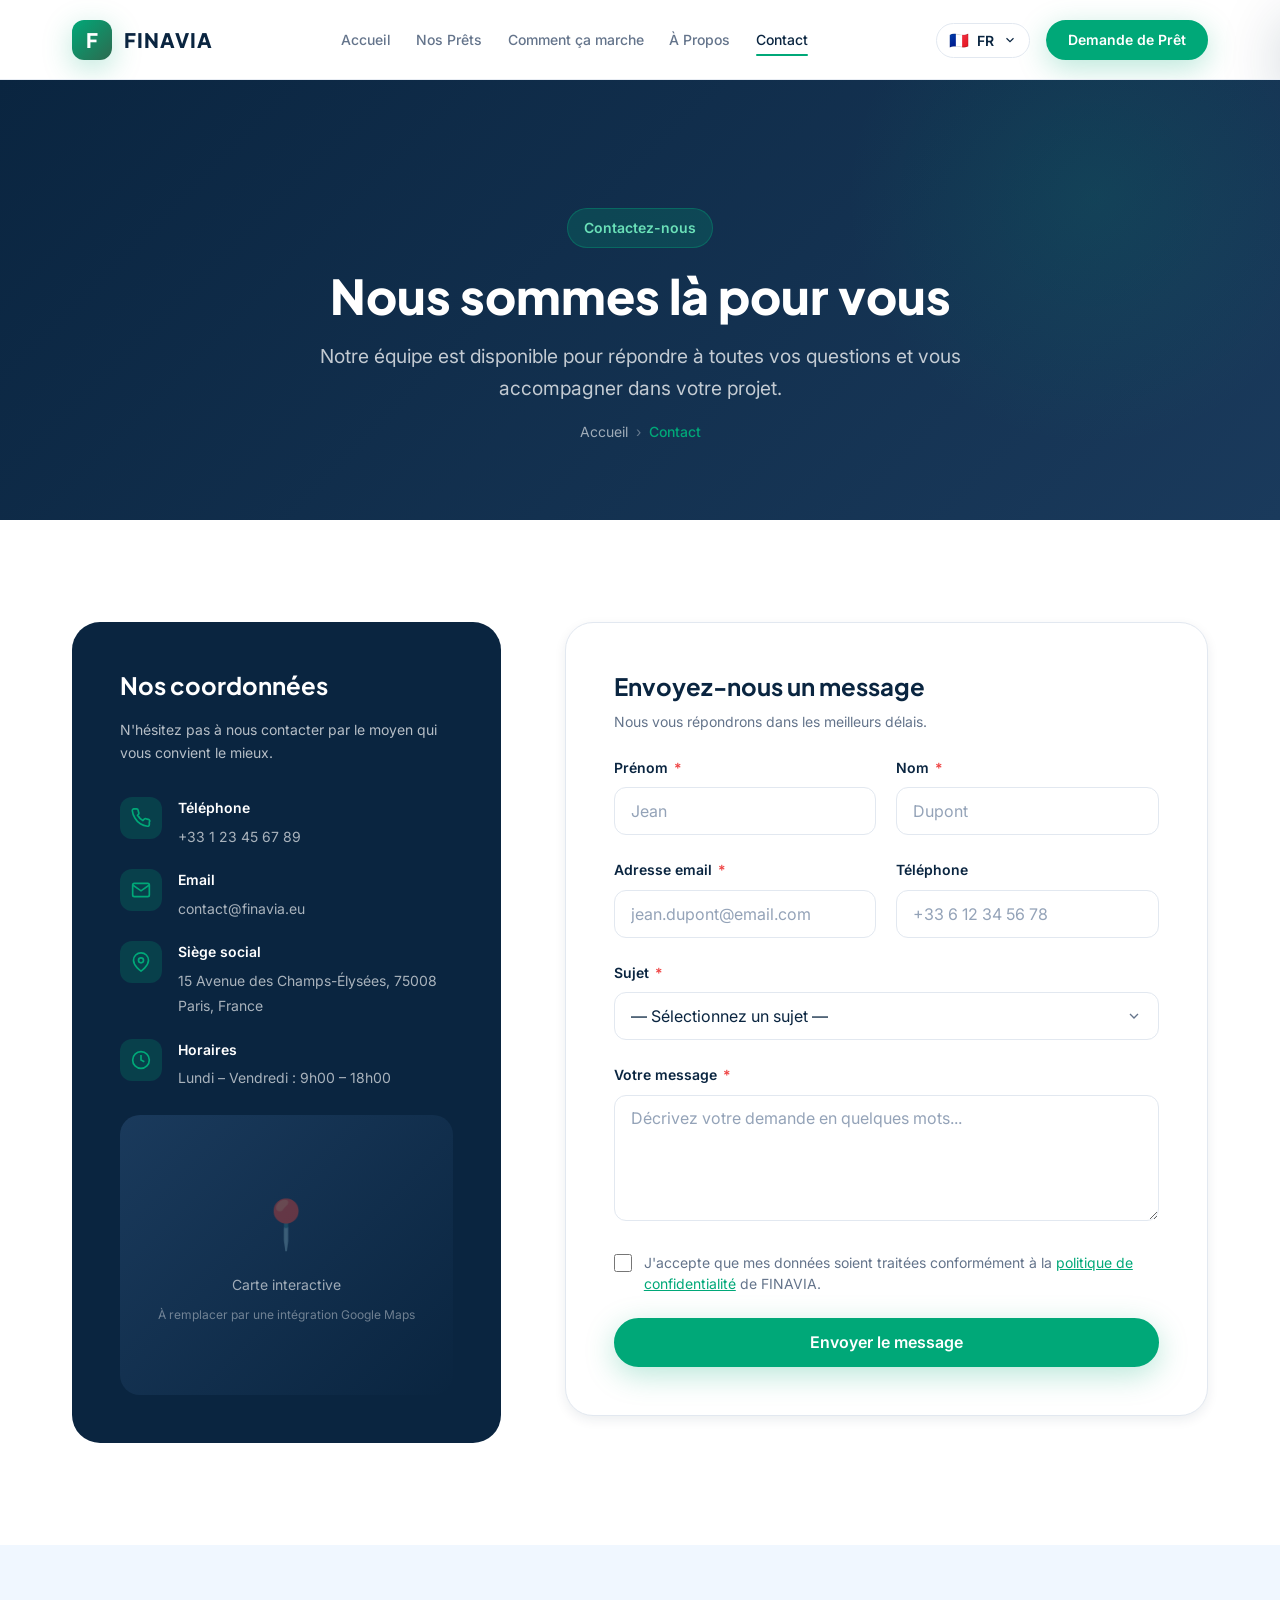
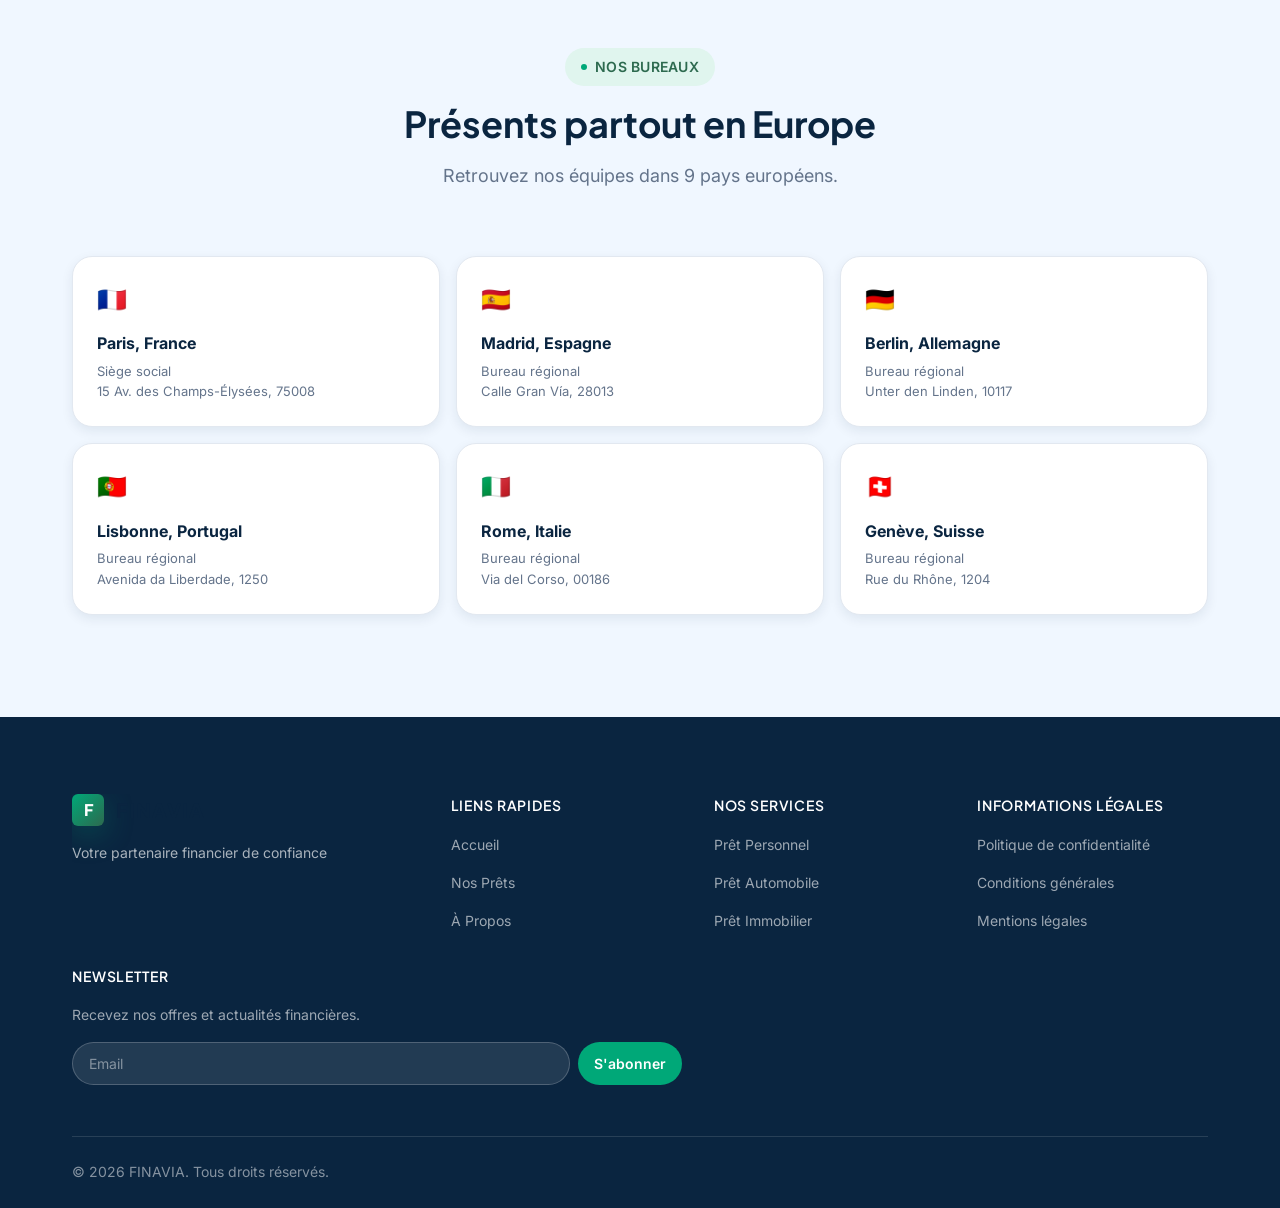
==== contact.html @ adb617b3 "premier commit" ====
<!DOCTYPE html>
<html lang="fr">
<head>
  <meta charset="UTF-8">
  <meta name="viewport" content="width=device-width, initial-scale=1.0">
  <title>Contact – Contactez FINAVIA | Partenaire financier européen</title>
  <meta name="description" content="Contactez FINAVIA par téléphone, email ou formulaire. Notre équipe est disponible du lundi au vendredi de 9h à 18h pour répondre à toutes vos questions.">
  <link rel="icon" type="image/svg+xml" href="assets/favicon.svg">
  <link rel="preconnect" href="https://fonts.googleapis.com">
  <link href="https://fonts.googleapis.com/css2?family=Plus+Jakarta+Sans:wght@400;500;600;700;800&family=Inter:wght@400;500;600;700&display=swap" rel="stylesheet">
  <link rel="stylesheet" href="css/main.css">
  <link rel="stylesheet" href="css/animations.css">
  <link rel="stylesheet" href="css/responsive.css">
</head>
<body>
  <a class="skip-link" href="#main-content">Aller au contenu principal</a>
  <div class="mobile-overlay" id="mobileOverlay"></div>

  <header class="site-header" id="site-header">
    <div class="container header-inner">
      <a href="index.html" class="header-logo"><div class="logo-icon">F</div><span class="logo-text">FINAVIA</span></a>
      <nav class="header-nav"><ul class="nav-list">
        <li><a href="index.html" class="nav-link" data-i18n="nav.home">Accueil</a></li>
        <li><a href="nos-prets.html" class="nav-link" data-i18n="nav.loans">Nos Prêts</a></li>
        <li><a href="comment-ca-marche.html" class="nav-link" data-i18n="nav.howItWorks">Comment ça marche</a></li>
        <li><a href="a-propos.html" class="nav-link" data-i18n="nav.about">À Propos</a></li>
        <li><a href="contact.html" class="nav-link" data-i18n="nav.contact">Contact</a></li>
      </ul></nav>
      <div class="header-actions">
        <div class="lang-switcher" id="langSwitcher">
          <button class="lang-current" id="langCurrent" aria-haspopup="true" aria-expanded="false">
            <span class="lang-flag" id="currentFlag">🇫🇷</span><span class="lang-code" id="currentCode">FR</span>
            <svg class="lang-chevron" viewBox="0 0 24 24" fill="none" stroke="currentColor" stroke-width="2"><polyline points="6 9 12 15 18 9"/></svg>
          </button>
          <div class="lang-dropdown" id="langDropdown" role="menu">
            <button class="lang-option" data-lang="fr">🇫🇷 Français</button>
            <button class="lang-option" data-lang="es">🇪🇸 Español</button>
            <button class="lang-option" data-lang="de">🇩🇪 Deutsch</button>
            <button class="lang-option" data-lang="pt">🇵🇹 Português</button>
            <button class="lang-option" data-lang="it">🇮🇹 Italiano</button>
          </div>
        </div>
        <a href="demande-de-pret.html" class="btn btn-primary btn-sm" data-i18n="nav.apply">Demande</a>
        <button class="hamburger" id="hamburger" aria-label="Menu" aria-expanded="false">
          <span class="hamburger-line"></span><span class="hamburger-line"></span><span class="hamburger-line"></span>
        </button>
      </div>
    </div>
    <div class="mobile-menu" id="mobileMenu" aria-hidden="true">
      <div class="mobile-menu-inner">
        <div class="mobile-menu-header">
          <a href="index.html" class="header-logo"><div class="logo-icon logo-icon--sm">F</div><span class="logo-text">FINAVIA</span></a>
          <button class="mobile-menu-close" id="mobileClose"><svg viewBox="0 0 24 24" fill="none" stroke="currentColor" stroke-width="2"><line x1="18" y1="6" x2="6" y2="18"/><line x1="6" y1="6" x2="18" y2="18"/></svg></button>
        </div>
        <nav><ul class="mobile-nav-list">
          <li><a href="index.html" class="mobile-nav-link" data-i18n="nav.home">Accueil</a></li>
          <li><a href="nos-prets.html" class="mobile-nav-link" data-i18n="nav.loans">Nos Prêts</a></li>
          <li><a href="comment-ca-marche.html" class="mobile-nav-link" data-i18n="nav.howItWorks">Comment ça marche</a></li>
          <li><a href="a-propos.html" class="mobile-nav-link" data-i18n="nav.about">À Propos</a></li>
          <li><a href="contact.html" class="mobile-nav-link" data-i18n="nav.contact">Contact</a></li>
          <li><a href="demande-de-pret.html" class="mobile-nav-link mobile-cta" data-i18n="nav.apply">Demande de Prêt</a></li>
        </ul></nav>
        <div class="mobile-lang-section"><p class="mobile-lang-title">Langue</p>
          <div class="mobile-lang-grid">
            <button class="mobile-lang-btn active" data-lang="fr">🇫🇷 FR</button>
            <button class="mobile-lang-btn" data-lang="es">🇪🇸 ES</button>
            <button class="mobile-lang-btn" data-lang="de">🇩🇪 DE</button>
            <button class="mobile-lang-btn" data-lang="pt">🇵🇹 PT</button>
            <button class="mobile-lang-btn" data-lang="it">🇮🇹 IT</button>
          </div>
        </div>
      </div>
    </div>
  </header>

  <main id="main-content">
    <!-- PAGE HERO -->
    <section class="page-hero">
      <div class="container page-hero-content">
        <span class="page-hero-badge" data-i18n="contact.hero.badge">Contactez-nous</span>
        <h1 class="page-hero-title" data-i18n="contact.hero.title">Nous sommes là pour vous</h1>
        <p class="page-hero-subtitle" data-i18n="contact.hero.subtitle">Notre équipe est disponible pour répondre à toutes vos questions et vous accompagner dans votre projet.</p>
        <nav class="breadcrumb">
          <a href="index.html" data-i18n="nav.home">Accueil</a>
          <span class="breadcrumb-sep">›</span>
          <span class="breadcrumb-current" data-i18n="nav.contact">Contact</span>
        </nav>
      </div>
    </section>

    <!-- SECTION CONTACT PRINCIPALE -->
    <section class="section">
      <div class="container">
        <div class="contact-layout">

          <!-- Infos contact -->
          <div class="contact-info-block reveal-left">
            <h2 class="contact-info-title" data-i18n="contact.info.title">Nos coordonnées</h2>
            <p class="contact-info-desc" data-i18n="contact.info.desc">N'hésitez pas à nous contacter par le moyen qui vous convient le mieux.</p>

            <div class="contact-details">
              <!-- Téléphone -->
              <div class="contact-detail">
                <div class="contact-detail-icon">
                  <svg viewBox="0 0 24 24" fill="none" stroke="currentColor" stroke-width="2">
                    <path d="M22 16.92v3a2 2 0 0 1-2.18 2 19.79 19.79 0 0 1-8.63-3.07A19.5 19.5 0 0 1 4.69 12 19.79 19.79 0 0 1 1.61 3.43 2 2 0 0 1 3.6 1h3a2 2 0 0 1 2 1.72c.127.96.361 1.903.7 2.81a2 2 0 0 1-.45 2.11L7.91 8.69a16 16 0 0 0 6.32 6.32l1.65-1.65a2 2 0 0 1 2.11-.45c.907.339 1.85.573 2.81.7A2 2 0 0 1 22 16.92z"/>
                  </svg>
                </div>
                <div class="contact-detail-text">
                  <strong data-i18n="contact.phone.label">Téléphone</strong>
                  <span><a href="tel:+33123456789" style="color:rgba(255,255,255,0.65);text-decoration:none;" data-i18n="contact.phone.value">+33 1 23 45 67 89</a></span>
                </div>
              </div>

              <!-- Email -->
              <div class="contact-detail">
                <div class="contact-detail-icon">
                  <svg viewBox="0 0 24 24" fill="none" stroke="currentColor" stroke-width="2">
                    <path d="M4 4h16c1.1 0 2 .9 2 2v12c0 1.1-.9 2-2 2H4c-1.1 0-2-.9-2-2V6c0-1.1.9-2 2-2z"/>
                    <polyline points="22,6 12,13 2,6"/>
                  </svg>
                </div>
                <div class="contact-detail-text">
                  <strong data-i18n="contact.email.label">Email</strong>
                  <span><a href="mailto:contact@finavia.eu" style="color:rgba(255,255,255,0.65);text-decoration:none;" data-i18n="contact.email.value">contact@finavia.eu</a></span>
                </div>
              </div>

              <!-- Adresse -->
              <div class="contact-detail">
                <div class="contact-detail-icon">
                  <svg viewBox="0 0 24 24" fill="none" stroke="currentColor" stroke-width="2">
                    <path d="M21 10c0 7-9 13-9 13s-9-6-9-13a9 9 0 0 1 18 0z"/>
                    <circle cx="12" cy="10" r="3"/>
                  </svg>
                </div>
                <div class="contact-detail-text">
                  <strong data-i18n="contact.address.label">Siège social</strong>
                  <span data-i18n="contact.address.value">15 Avenue des Champs-Élysées, 75008 Paris, France</span>
                </div>
              </div>

              <!-- Horaires -->
              <div class="contact-detail">
                <div class="contact-detail-icon">
                  <svg viewBox="0 0 24 24" fill="none" stroke="currentColor" stroke-width="2">
                    <circle cx="12" cy="12" r="10"/>
                    <polyline points="12 6 12 12 16 14"/>
                  </svg>
                </div>
                <div class="contact-detail-text">
                  <strong data-i18n="contact.hours.label">Horaires</strong>
                  <span data-i18n="contact.hours.value">Lundi – Vendredi : 9h00 – 18h00</span>
                </div>
              </div>
            </div>

            <!-- Carte placeholder -->
            <div class="map-placeholder">
              <div class="map-placeholder-icon">📍</div>
              <p class="map-placeholder-text" data-i18n="contact.map">Carte interactive</p>
              <p class="map-placeholder-sub" data-i18n="contact.map.sub">À remplacer par une intégration Google Maps</p>
            </div>
          </div>

          <!-- Formulaire -->
          <div class="contact-form-card reveal-right">
            <h2 class="contact-form-title" data-i18n="contact.form.title">Envoyez-nous un message</h2>
            <p class="contact-form-subtitle" data-i18n="contact.form.subtitle">Nous vous répondrons dans les meilleurs délais.</p>

            <!-- Message de succès (caché par défaut) -->
            <div id="contactSuccess" class="alert alert-success" style="display:none;margin-bottom:1.5rem;">
              <span>✓</span>
              <span data-i18n="contact.form.success">Message envoyé ! Nous vous répondrons sous 24 heures.</span>
            </div>

            <form id="contactForm" novalidate>
              <div class="form-grid">
                <div class="form-group">
                  <label class="form-label" for="contactFirstname">
                    <span data-i18n="contact.form.firstname">Prénom</span>
                    <span class="required" aria-hidden="true">*</span>
                  </label>
                  <input type="text" class="form-input" id="contactFirstname" name="firstname"
                         data-i18n-placeholder="form.ph.firstname" placeholder="Jean" required autocomplete="given-name">
                  <span class="form-error" id="contactFirstnameError" role="alert"></span>
                </div>
                <div class="form-group">
                  <label class="form-label" for="contactLastname">
                    <span data-i18n="contact.form.lastname">Nom</span>
                    <span class="required" aria-hidden="true">*</span>
                  </label>
                  <input type="text" class="form-input" id="contactLastname" name="lastname"
                         data-i18n-placeholder="form.ph.lastname" placeholder="Dupont" required autocomplete="family-name">
                  <span class="form-error" id="contactLastnameError" role="alert"></span>
                </div>
              </div>

              <div class="form-grid">
                <div class="form-group">
                  <label class="form-label" for="contactEmail">
                    <span data-i18n="contact.form.email">Adresse email</span>
                    <span class="required" aria-hidden="true">*</span>
                  </label>
                  <input type="email" class="form-input" id="contactEmail" name="email"
                         data-i18n-placeholder="form.ph.email" placeholder="jean.dupont@email.com" required autocomplete="email">
                  <span class="form-error" id="contactEmailError" role="alert"></span>
                </div>
                <div class="form-group">
                  <label class="form-label" for="contactPhone">
                    <span data-i18n="contact.form.phone">Téléphone</span>
                  </label>
                  <input type="tel" class="form-input" id="contactPhone" name="phone"
                         data-i18n-placeholder="form.ph.phone" placeholder="+33 6 12 34 56 78" autocomplete="tel">
                  <span class="form-error" id="contactPhoneError" role="alert"></span>
                </div>
              </div>

              <div class="form-group">
                <label class="form-label" for="contactSubject">
                  <span data-i18n="contact.form.subject">Sujet</span>
                  <span class="required" aria-hidden="true">*</span>
                </label>
                <select class="form-select" id="contactSubject" name="subject" required>
                  <option value="" disabled selected>— Sélectionnez un sujet —</option>
                  <option value="general" data-i18n-option="contact.subject.general">Question générale</option>
                  <option value="loan"    data-i18n-option="contact.subject.loan">Demande de prêt</option>
                  <option value="status"  data-i18n-option="contact.subject.status">Suivi de dossier</option>
                  <option value="complaint" data-i18n-option="contact.subject.complaint">Réclamation</option>
                  <option value="other"   data-i18n-option="contact.subject.other">Autre</option>
                </select>
                <span class="form-error" id="contactSubjectError" role="alert"></span>
              </div>

              <div class="form-group">
                <label class="form-label" for="contactMessage">
                  <span data-i18n="contact.form.message">Votre message</span>
                  <span class="required" aria-hidden="true">*</span>
                </label>
                <textarea class="form-textarea" id="contactMessage" name="message" rows="5"
                          placeholder="Décrivez votre demande en quelques mots..." required></textarea>
                <span class="form-error" id="contactMessageError" role="alert"></span>
              </div>

              <div class="form-group">
                <label class="form-check">
                  <input type="checkbox" id="contactConsent" name="consent" required>
                  <span class="form-check-label">
                    J'accepte que mes données soient traitées conformément à la
                    <a href="#" tabindex="-1">politique de confidentialité</a> de FINAVIA.
                  </span>
                </label>
                <span class="form-error" id="contactConsentError" role="alert"></span>
              </div>

              <button type="submit" class="btn btn-primary" style="width:100%;" data-i18n="contact.form.submit">
                Envoyer le message
              </button>
            </form>
          </div>
        </div>
      </div>
    </section>

    <!-- BUREAUX EUROPE -->
    <section class="section section--alt">
      <div class="container">
        <div class="section-header">
          <span class="section-badge">Nos bureaux</span>
          <h2 class="section-title">Présents partout en Europe</h2>
          <p class="section-subtitle">Retrouvez nos équipes dans 9 pays européens.</p>
        </div>
        <div style="display:grid;grid-template-columns:repeat(3,1fr);gap:1rem;">
          <div class="card" style="padding:1.5rem;">
            <div style="font-size:1.5rem;margin-bottom:0.75rem;">🇫🇷</div>
            <h3 style="font-size:1rem;font-weight:700;color:var(--clr-primary);margin-bottom:0.25rem;">Paris, France</h3>
            <p style="font-size:0.8125rem;color:var(--clr-text-muted);">Siège social<br>15 Av. des Champs-Élysées, 75008</p>
          </div>
          <div class="card" style="padding:1.5rem;">
            <div style="font-size:1.5rem;margin-bottom:0.75rem;">🇪🇸</div>
            <h3 style="font-size:1rem;font-weight:700;color:var(--clr-primary);margin-bottom:0.25rem;">Madrid, Espagne</h3>
            <p style="font-size:0.8125rem;color:var(--clr-text-muted);">Bureau régional<br>Calle Gran Vía, 28013</p>
          </div>
          <div class="card" style="padding:1.5rem;">
            <div style="font-size:1.5rem;margin-bottom:0.75rem;">🇩🇪</div>
            <h3 style="font-size:1rem;font-weight:700;color:var(--clr-primary);margin-bottom:0.25rem;">Berlin, Allemagne</h3>
            <p style="font-size:0.8125rem;color:var(--clr-text-muted);">Bureau régional<br>Unter den Linden, 10117</p>
          </div>
          <div class="card" style="padding:1.5rem;">
            <div style="font-size:1.5rem;margin-bottom:0.75rem;">🇵🇹</div>
            <h3 style="font-size:1rem;font-weight:700;color:var(--clr-primary);margin-bottom:0.25rem;">Lisbonne, Portugal</h3>
            <p style="font-size:0.8125rem;color:var(--clr-text-muted);">Bureau régional<br>Avenida da Liberdade, 1250</p>
          </div>
          <div class="card" style="padding:1.5rem;">
            <div style="font-size:1.5rem;margin-bottom:0.75rem;">🇮🇹</div>
            <h3 style="font-size:1rem;font-weight:700;color:var(--clr-primary);margin-bottom:0.25rem;">Rome, Italie</h3>
            <p style="font-size:0.8125rem;color:var(--clr-text-muted);">Bureau régional<br>Via del Corso, 00186</p>
          </div>
          <div class="card" style="padding:1.5rem;">
            <div style="font-size:1.5rem;margin-bottom:0.75rem;">🇨🇭</div>
            <h3 style="font-size:1rem;font-weight:700;color:var(--clr-primary);margin-bottom:0.25rem;">Genève, Suisse</h3>
            <p style="font-size:0.8125rem;color:var(--clr-text-muted);">Bureau régional<br>Rue du Rhône, 1204</p>
          </div>
        </div>
      </div>
    </section>
  </main>

  <footer class="site-footer"><div class="container">
    <div class="footer-grid">
      <div class="footer-brand"><a href="index.html" class="footer-logo"><div class="logo-icon logo-icon--sm">F</div><span class="logo-text">FINAVIA</span></a><p class="footer-tagline" data-i18n="footer.tagline">Votre partenaire financier de confiance</p></div>
      <div class="footer-col"><h3 class="footer-heading" data-i18n="footer.links">Liens rapides</h3><ul class="footer-links"><li><a href="index.html" data-i18n="nav.home">Accueil</a></li><li><a href="nos-prets.html" data-i18n="nav.loans">Nos Prêts</a></li><li><a href="a-propos.html" data-i18n="nav.about">À Propos</a></li></ul></div>
      <div class="footer-col"><h3 class="footer-heading" data-i18n="footer.services">Services</h3><ul class="footer-links"><li><a href="nos-prets.html#personnel" data-i18n="service.personal.title">Prêt Personnel</a></li><li><a href="nos-prets.html#auto" data-i18n="service.auto.title">Prêt Auto</a></li><li><a href="nos-prets.html#immo" data-i18n="service.immo.title">Prêt Immobilier</a></li></ul></div>
      <div class="footer-col"><h3 class="footer-heading" data-i18n="footer.legal">Légal</h3><ul class="footer-links"><li><a href="#" data-i18n="footer.privacy">Confidentialité</a></li><li><a href="#" data-i18n="footer.terms">CGU</a></li><li><a href="#" data-i18n="footer.legal_notice">Mentions légales</a></li></ul></div>
      <div class="footer-col"><h3 class="footer-heading" data-i18n="footer.newsletter">Newsletter</h3><p class="footer-newsletter-desc" data-i18n="footer.newsletter.desc">Recevez nos offres.</p><div class="newsletter-form"><input type="email" class="newsletter-input" id="newsletterEmail" placeholder="Email"><button class="newsletter-btn" id="newsletterBtn" data-i18n="footer.newsletter.btn">S'abonner</button></div></div>
    </div>
    <div class="footer-bottom"><p class="footer-copy">© <span id="currentYear">2024</span> FINAVIA. <span data-i18n="footer.rights">Tous droits réservés</span>.</p></div>
  </div></footer>

  <script src="js/i18n.js"></script>
  <script src="js/main.js"></script>
  <script src="js/animations.js"></script>
  <script src="js/form.js"></script>
</body>
</html>
---- css/main.css ----
/* =============================================
   FINAVIA - STYLESHEET PRINCIPAL
   Version : 1.0.0
   Description : Feuille de style principale de la plateforme FINAVIA.
   Contient : variables CSS, reset, typographie, composants,
   header, hero, sections, cartes, boutons, formulaires, footer.
   ============================================= */

/* =============================================
   1. VARIABLES CSS - SYSTÈME DE DESIGN (TOKENS)
   Modifier ces valeurs pour changer le thème global
   ============================================= */
:root {
  /* --- Couleurs principales --- */
  --clr-primary:        #0A2540;   /* Bleu marine profond - titres, confiance */
  --clr-primary-light:  #1a3a5c;   /* Variante plus claire du primaire */
  --clr-primary-dark:   #061829;   /* Variante sombre */
  --clr-secondary:      #00A878;   /* Vert émeraude - CTAs, accents */
  --clr-secondary-dk:   #008a63;   /* Vert sombre - hover */
  --clr-secondary-lt:   #e0f5ee;   /* Vert clair - backgrounds */
  --clr-accent:         #2D6A4F;   /* Vert forêt - profondeur */

  /* --- Arrière-plans --- */
  --clr-bg:             #FFFFFF;   /* Blanc pur */
  --clr-bg-alt:         #F0F7FF;   /* Bleu glace - sections alternées */
  --clr-bg-green:       #E8F5EF;   /* Vert menthe - sections vertes */
  --clr-bg-dark:        #0A2540;   /* Fond sombre */
  --clr-bg-card:        #FFFFFF;   /* Fond des cartes */

  /* --- Texte --- */
  --clr-text:           #0A2540;   /* Texte principal */
  --clr-text-muted:     #64748B;   /* Texte secondaire */
  --clr-text-light:     #94A3B8;   /* Texte léger */
  --clr-white:          #FFFFFF;
  --clr-border:         #E2E8F0;
  --clr-border-focus:   #00A878;
  --clr-error:          #EF4444;
  --clr-success:        #10B981;
  --clr-warning:        #F59E0B;

  /* --- Typographie --- */
  --font-display: 'Plus Jakarta Sans', 'Segoe UI', system-ui, sans-serif;
  --font-body:    'Inter', 'Helvetica Neue', Arial, sans-serif;

  /* Échelle typographique */
  --text-xs:   0.75rem;    /* 12px */
  --text-sm:   0.875rem;   /* 14px */
  --text-base: 1rem;       /* 16px */
  --text-lg:   1.125rem;   /* 18px */
  --text-xl:   1.25rem;    /* 20px */
  --text-2xl:  1.5rem;     /* 24px */
  --text-3xl:  1.875rem;   /* 30px */
  --text-4xl:  2.25rem;    /* 36px */
  --text-5xl:  3rem;       /* 48px */
  --text-6xl:  3.75rem;    /* 60px */

  --weight-normal:    400;
  --weight-medium:    500;
  --weight-semibold:  600;
  --weight-bold:      700;
  --weight-extrabold: 800;

  /* --- Espacements --- */
  --sp-1:  0.25rem;
  --sp-2:  0.5rem;
  --sp-3:  0.75rem;
  --sp-4:  1rem;
  --sp-5:  1.25rem;
  --sp-6:  1.5rem;
  --sp-8:  2rem;
  --sp-10: 2.5rem;
  --sp-12: 3rem;
  --sp-16: 4rem;
  --sp-20: 5rem;
  --sp-24: 6rem;
  --sp-32: 8rem;

  /* --- Rayons de bordures --- */
  --radius-sm:   6px;
  --radius-md:   12px;
  --radius-lg:   20px;
  --radius-xl:   28px;
  --radius-full: 9999px;

  /* --- Ombres --- */
  --shadow-xs: 0 1px 3px rgba(10, 37, 64, 0.06);
  --shadow-sm: 0 4px 12px rgba(10, 37, 64, 0.08);
  --shadow-md: 0 8px 30px rgba(10, 37, 64, 0.12);
  --shadow-lg: 0 20px 60px rgba(10, 37, 64, 0.18);
  --shadow-green: 0 8px 30px rgba(0, 168, 120, 0.28);
  --shadow-green-lg: 0 16px 50px rgba(0, 168, 120, 0.35);

  /* --- Transitions --- */
  --ease-fast:   150ms cubic-bezier(0.4, 0, 0.2, 1);
  --ease-normal: 300ms cubic-bezier(0.4, 0, 0.2, 1);
  --ease-slow:   500ms cubic-bezier(0.4, 0, 0.2, 1);

  /* --- Layout --- */
  --max-width:         1280px;
  --container-padding: clamp(1rem, 4vw, 2rem);
  --header-height:     80px;

  /* --- Z-Index --- */
  --z-base:    0;
  --z-raised:  10;
  --z-overlay: 100;
  --z-modal:   200;
  --z-nav:     1000;
  --z-toast:   9999;
}

/* =============================================
   2. RESET & BASE
   Normalise les styles cross-navigateurs
   ============================================= */
*, *::before, *::after {
  box-sizing: border-box;
  margin: 0;
  padding: 0;
}

html {
  scroll-behavior: smooth;
  font-size: 16px;
  -webkit-text-size-adjust: 100%;
}

body {
  font-family: var(--font-body);
  font-size: var(--text-base);
  color: var(--clr-text);
  background-color: var(--clr-bg);
  line-height: 1.6;
  overflow-x: hidden;
  -webkit-font-smoothing: antialiased;
  -moz-osx-font-smoothing: grayscale;
}

/* Gestion des mots longs pour toutes les langues (allemand etc.) */
p, h1, h2, h3, h4, h5, h6, span, li, td, th, label, a, button {
  word-wrap: break-word;
  overflow-wrap: break-word;
  hyphens: auto;
  -webkit-hyphens: auto;
  -ms-hyphens: auto;
}

img {
  max-width: 100%;
  height: auto;
  display: block;
}

a {
  color: inherit;
  text-decoration: none;
}

ul, ol {
  list-style: none;
}

button {
  font-family: inherit;
  cursor: pointer;
  border: none;
  background: none;
}

input, textarea, select {
  font-family: inherit;
  font-size: inherit;
}

/* Focus visible pour accessibilité */
:focus-visible {
  outline: 2px solid var(--clr-secondary);
  outline-offset: 3px;
}

/* Réduction animations pour utilisateurs sensibles */
@media (prefers-reduced-motion: reduce) {
  *, *::before, *::after {
    animation-duration: 0.01ms !important;
    transition-duration: 0.01ms !important;
  }
}

/* =============================================
   3. UTILITAIRES
   Classes réutilisables
   ============================================= */

/* Conteneur principal */
.container {
  width: 100%;
  max-width: var(--max-width);
  margin: 0 auto;
  padding: 0 var(--container-padding);
}

/* Sections */
.section {
  padding: clamp(4rem, 8vw, 7rem) 0;
}

.section--alt {
  background-color: var(--clr-bg-alt);
}

.section--green {
  background-color: var(--clr-bg-green);
}

.section--dark {
  background-color: var(--clr-bg-dark);
  color: var(--clr-white);
}

/* En-têtes de section */
.section-header {
  text-align: center;
  margin-bottom: clamp(2.5rem, 5vw, 4rem);
  max-width: 720px;
  margin-left: auto;
  margin-right: auto;
}

.section-badge {
  display: inline-flex;
  align-items: center;
  gap: var(--sp-2);
  background: var(--clr-secondary-lt);
  color: var(--clr-accent);
  font-size: var(--text-sm);
  font-weight: var(--weight-semibold);
  padding: var(--sp-2) var(--sp-4);
  border-radius: var(--radius-full);
  margin-bottom: var(--sp-4);
  letter-spacing: 0.02em;
  text-transform: uppercase;
}

.section-badge::before {
  content: '';
  width: 6px;
  height: 6px;
  border-radius: 50%;
  background: var(--clr-secondary);
  flex-shrink: 0;
}

.section-title {
  font-family: var(--font-display);
  font-size: clamp(var(--text-2xl), 3.5vw, var(--text-4xl));
  font-weight: var(--weight-bold);
  color: var(--clr-primary);
  line-height: 1.2;
  margin-bottom: var(--sp-4);
}

.section--dark .section-title {
  color: var(--clr-white);
}

.section-subtitle {
  font-size: clamp(var(--text-base), 1.5vw, var(--text-lg));
  color: var(--clr-text-muted);
  line-height: 1.7;
}

.section--dark .section-subtitle {
  color: rgba(255,255,255,0.75);
}

/* Surligné vert */
.text-green {
  color: var(--clr-secondary);
}

/* =============================================
   4. BOUTONS
   Variantes de boutons réutilisables
   ============================================= */
.btn {
  display: inline-flex;
  align-items: center;
  justify-content: center;
  gap: var(--sp-2);
  padding: 0.75rem 1.75rem;
  border-radius: var(--radius-full);
  font-family: var(--font-body);
  font-size: var(--text-base);
  font-weight: var(--weight-semibold);
  line-height: 1.3;
  cursor: pointer;
  border: 2px solid transparent;
  transition: all var(--ease-normal);
  text-decoration: none;
  white-space: normal;
  text-align: center;
  min-height: 48px;
  min-width: 140px;
}

/* Bouton primaire (vert) */
.btn-primary {
  background: var(--clr-secondary);
  color: var(--clr-white);
  border-color: var(--clr-secondary);
  box-shadow: var(--shadow-green);
}

.btn-primary:hover {
  background: var(--clr-secondary-dk);
  border-color: var(--clr-secondary-dk);
  transform: translateY(-2px);
  box-shadow: var(--shadow-green-lg);
}

.btn-primary:active {
  transform: translateY(0);
}

/* Bouton secondaire (outline vert) */
.btn-secondary {
  background: transparent;
  color: var(--clr-secondary);
  border-color: var(--clr-secondary);
}

.btn-secondary:hover {
  background: var(--clr-secondary);
  color: var(--clr-white);
  transform: translateY(-2px);
}

/* Bouton outline blanc (sur fond sombre) */
.btn-outline-white {
  background: transparent;
  color: var(--clr-white);
  border-color: rgba(255,255,255,0.6);
}

.btn-outline-white:hover {
  background: rgba(255,255,255,0.15);
  border-color: var(--clr-white);
  transform: translateY(-2px);
}

/* Bouton dark (bleu marine) */
.btn-dark {
  background: var(--clr-primary);
  color: var(--clr-white);
  border-color: var(--clr-primary);
}

.btn-dark:hover {
  background: var(--clr-primary-light);
  transform: translateY(-2px);
}

/* Tailles */
.btn-sm {
  padding: 0.55rem 1.25rem;
  font-size: var(--text-sm);
  min-height: 40px;
  min-width: 100px;
}

.btn-lg {
  padding: 1rem 2.25rem;
  font-size: var(--text-lg);
  min-height: 56px;
}

/* =============================================
   5. CARTES
   Composant carte réutilisable
   ============================================= */
.card {
  background: var(--clr-bg-card);
  border-radius: var(--radius-lg);
  box-shadow: var(--shadow-sm);
  padding: var(--sp-8);
  border: 1px solid var(--clr-border);
  transition: transform var(--ease-normal), box-shadow var(--ease-normal);
  min-width: 0; /* Empêche le débordement dans flex/grid */
}

.card:hover {
  transform: translateY(-4px);
  box-shadow: var(--shadow-md);
}

.card-icon {
  width: 56px;
  height: 56px;
  background: var(--clr-secondary-lt);
  border-radius: var(--radius-md);
  display: flex;
  align-items: center;
  justify-content: center;
  margin-bottom: var(--sp-5);
  font-size: 1.5rem;
  flex-shrink: 0;
}

.card-icon svg {
  width: 28px;
  height: 28px;
  color: var(--clr-secondary);
}

.card-title {
  font-family: var(--font-display);
  font-size: var(--text-xl);
  font-weight: var(--weight-bold);
  color: var(--clr-primary);
  margin-bottom: var(--sp-3);
  line-height: 1.3;
}

.card-desc {
  color: var(--clr-text-muted);
  font-size: var(--text-sm);
  line-height: 1.7;
  margin-bottom: var(--sp-5);
}

.card-tag {
  display: inline-block;
  background: var(--clr-bg-alt);
  color: var(--clr-primary);
  font-size: var(--text-xs);
  font-weight: var(--weight-semibold);
  padding: var(--sp-1) var(--sp-3);
  border-radius: var(--radius-full);
  margin-bottom: var(--sp-4);
}

/* =============================================
   6. BADGE AVATAR / TÉMOIGNAGES
   ============================================= */
.avatar {
  width: 48px;
  height: 48px;
  border-radius: 50%;
  background: linear-gradient(135deg, var(--clr-secondary), var(--clr-accent));
  display: flex;
  align-items: center;
  justify-content: center;
  color: var(--clr-white);
  font-weight: var(--weight-bold);
  font-size: var(--text-base);
  flex-shrink: 0;
  overflow: hidden;
}

.avatar img {
  width: 100%;
  height: 100%;
  object-fit: cover;
}

.stars {
  display: flex;
  gap: 2px;
  color: #F59E0B;
  font-size: var(--text-base);
}

/* =============================================
   7. HEADER & NAVIGATION
   Header fixe avec logo, nav, langue, hamburger
   ============================================= */
.site-header {
  position: fixed;
  top: 0;
  left: 0;
  right: 0;
  height: var(--header-height);
  background: rgba(255, 255, 255, 0.95);
  backdrop-filter: blur(12px);
  -webkit-backdrop-filter: blur(12px);
  border-bottom: 1px solid rgba(226, 232, 240, 0.8);
  z-index: var(--z-nav);
  transition: box-shadow var(--ease-normal);
}

.site-header.scrolled {
  box-shadow: var(--shadow-md);
}

.header-inner {
  display: flex;
  align-items: center;
  justify-content: space-between;
  height: var(--header-height);
  gap: var(--sp-4);
}

/* Logo */
.header-logo {
  display: flex;
  align-items: center;
  gap: var(--sp-3);
  text-decoration: none;
  flex-shrink: 0;
}

.logo-icon {
  width: 40px;
  height: 40px;
  background: linear-gradient(135deg, var(--clr-secondary), var(--clr-accent));
  border-radius: var(--radius-md);
  display: flex;
  align-items: center;
  justify-content: center;
  color: var(--clr-white);
  font-family: var(--font-display);
  font-weight: var(--weight-extrabold);
  font-size: var(--text-xl);
  flex-shrink: 0;
  box-shadow: var(--shadow-green);
}

.logo-icon--sm {
  width: 32px;
  height: 32px;
  font-size: var(--text-base);
  border-radius: var(--radius-sm);
}

.logo-text {
  font-family: var(--font-display);
  font-weight: var(--weight-extrabold);
  font-size: var(--text-xl);
  color: var(--clr-primary);
  letter-spacing: 0.05em;
}

/* Navigation desktop */
.header-nav {
  display: flex;
  align-items: center;
}

.nav-list {
  display: flex;
  align-items: center;
  gap: clamp(var(--sp-4), 2vw, var(--sp-8));
}

.nav-link {
  font-size: var(--text-sm);
  font-weight: var(--weight-medium);
  color: var(--clr-text-muted);
  text-decoration: none;
  padding: var(--sp-2) 0;
  position: relative;
  transition: color var(--ease-fast);
  white-space: nowrap;
}

.nav-link::after {
  content: '';
  position: absolute;
  bottom: 0;
  left: 0;
  width: 0;
  height: 2px;
  background: var(--clr-secondary);
  border-radius: var(--radius-full);
  transition: width var(--ease-normal);
}

.nav-link:hover,
.nav-link.active {
  color: var(--clr-primary);
}

.nav-link:hover::after,
.nav-link.active::after {
  width: 100%;
}

/* Actions header */
.header-actions {
  display: flex;
  align-items: center;
  gap: var(--sp-4);
  flex-shrink: 0;
}

/* Sélecteur de langue */
.lang-switcher {
  position: relative;
}

.lang-current {
  display: flex;
  align-items: center;
  gap: var(--sp-2);
  padding: var(--sp-2) var(--sp-3);
  border-radius: var(--radius-full);
  border: 1px solid var(--clr-border);
  background: var(--clr-bg);
  color: var(--clr-text);
  font-size: var(--text-sm);
  font-weight: var(--weight-medium);
  cursor: pointer;
  transition: all var(--ease-fast);
  white-space: nowrap;
}

.lang-current:hover {
  border-color: var(--clr-secondary);
  background: var(--clr-secondary-lt);
}

.lang-flag {
  font-size: var(--text-base);
  line-height: 1;
}

.lang-code {
  font-weight: var(--weight-semibold);
  letter-spacing: 0.05em;
}

.lang-chevron {
  width: 14px;
  height: 14px;
  transition: transform var(--ease-fast);
  flex-shrink: 0;
}

.lang-switcher.open .lang-chevron {
  transform: rotate(180deg);
}

.lang-dropdown {
  position: absolute;
  top: calc(100% + var(--sp-2));
  right: 0;
  background: var(--clr-white);
  border: 1px solid var(--clr-border);
  border-radius: var(--radius-md);
  box-shadow: var(--shadow-md);
  padding: var(--sp-2);
  min-width: 160px;
  opacity: 0;
  pointer-events: none;
  transform: translateY(-8px);
  transition: all var(--ease-normal);
  z-index: var(--z-overlay);
}

.lang-switcher.open .lang-dropdown {
  opacity: 1;
  pointer-events: auto;
  transform: translateY(0);
}

.lang-option {
  display: flex;
  align-items: center;
  gap: var(--sp-3);
  width: 100%;
  padding: var(--sp-2) var(--sp-3);
  border-radius: var(--radius-sm);
  font-size: var(--text-sm);
  font-weight: var(--weight-medium);
  color: var(--clr-text-muted);
  cursor: pointer;
  transition: all var(--ease-fast);
  text-align: left;
}

.lang-option:hover,
.lang-option.selected {
  background: var(--clr-secondary-lt);
  color: var(--clr-accent);
}

/* Bouton hamburger (mobile) */
.hamburger {
  display: none;
  flex-direction: column;
  justify-content: center;
  gap: 5px;
  width: 40px;
  height: 40px;
  padding: var(--sp-2);
  border-radius: var(--radius-sm);
  cursor: pointer;
  transition: background var(--ease-fast);
}

.hamburger:hover {
  background: var(--clr-bg-alt);
}

.hamburger-line {
  display: block;
  width: 22px;
  height: 2px;
  background: var(--clr-primary);
  border-radius: var(--radius-full);
  transition: all var(--ease-normal);
  transform-origin: center;
}

.hamburger.open .hamburger-line:nth-child(1) {
  transform: translateY(7px) rotate(45deg);
}
.hamburger.open .hamburger-line:nth-child(2) {
  opacity: 0;
  transform: scaleX(0);
}
.hamburger.open .hamburger-line:nth-child(3) {
  transform: translateY(-7px) rotate(-45deg);
}

/* Menu mobile */
.mobile-menu {
  position: fixed;
  top: 0;
  right: 0;
  bottom: 0;
  width: min(85vw, 380px);
  background: var(--clr-white);
  box-shadow: var(--shadow-lg);
  z-index: calc(var(--z-nav) + 10);
  transform: translateX(100%);
  transition: transform var(--ease-slow);
  overflow-y: auto;
  overflow-x: hidden;
}

.mobile-menu.open {
  transform: translateX(0);
}

/* Overlay sombre */
.mobile-overlay {
  position: fixed;
  inset: 0;
  background: rgba(10, 37, 64, 0.5);
  z-index: calc(var(--z-nav) + 5);
  opacity: 0;
  pointer-events: none;
  transition: opacity var(--ease-slow);
}

.mobile-overlay.visible {
  opacity: 1;
  pointer-events: auto;
}

.mobile-menu-inner {
  padding: var(--sp-6);
  display: flex;
  flex-direction: column;
  min-height: 100%;
}

.mobile-menu-header {
  display: flex;
  align-items: center;
  justify-content: space-between;
  margin-bottom: var(--sp-8);
  padding-bottom: var(--sp-6);
  border-bottom: 1px solid var(--clr-border);
}

.mobile-menu-close {
  width: 40px;
  height: 40px;
  display: flex;
  align-items: center;
  justify-content: center;
  border-radius: 50%;
  background: var(--clr-bg-alt);
  color: var(--clr-text);
  cursor: pointer;
  transition: background var(--ease-fast);
}

.mobile-menu-close:hover {
  background: var(--clr-secondary-lt);
  color: var(--clr-secondary);
}

.mobile-menu-close svg {
  width: 20px;
  height: 20px;
}

.mobile-nav-list {
  display: flex;
  flex-direction: column;
  gap: var(--sp-1);
  margin-bottom: var(--sp-8);
  flex-grow: 1;
}

.mobile-nav-link {
  display: block;
  padding: var(--sp-4) var(--sp-4);
  font-size: var(--text-base);
  font-weight: var(--weight-medium);
  color: var(--clr-text);
  border-radius: var(--radius-md);
  transition: all var(--ease-fast);
}

.mobile-nav-link:hover {
  background: var(--clr-bg-alt);
  color: var(--clr-primary);
}

.mobile-nav-link.mobile-cta {
  background: var(--clr-secondary);
  color: var(--clr-white);
  text-align: center;
  margin-top: var(--sp-4);
  font-weight: var(--weight-semibold);
}

.mobile-nav-link.mobile-cta:hover {
  background: var(--clr-secondary-dk);
}

/* Langue mobile */
.mobile-lang-section {
  padding-top: var(--sp-6);
  border-top: 1px solid var(--clr-border);
}

.mobile-lang-title {
  font-size: var(--text-xs);
  font-weight: var(--weight-semibold);
  color: var(--clr-text-light);
  letter-spacing: 0.08em;
  text-transform: uppercase;
  margin-bottom: var(--sp-3);
}

.mobile-lang-grid {
  display: flex;
  flex-wrap: wrap;
  gap: var(--sp-2);
}

.mobile-lang-btn {
  padding: var(--sp-2) var(--sp-3);
  border-radius: var(--radius-full);
  border: 1px solid var(--clr-border);
  font-size: var(--text-sm);
  font-weight: var(--weight-medium);
  color: var(--clr-text-muted);
  cursor: pointer;
  transition: all var(--ease-fast);
  background: var(--clr-bg);
}

.mobile-lang-btn:hover,
.mobile-lang-btn.active {
  border-color: var(--clr-secondary);
  background: var(--clr-secondary-lt);
  color: var(--clr-accent);
}

/* =============================================
   8. HERO SECTION - PAGE ACCUEIL
   Bannière principale avec gradient et éléments flottants
   ============================================= */
.hero {
  position: relative;
  min-height: 100vh;
  background: linear-gradient(135deg, #0A2540 0%, #0d3060 45%, #0A2540 100%);
  display: flex;
  align-items: center;
  overflow: hidden;
  padding-top: var(--header-height);
}

/* Éléments décoratifs flottants en arrière-plan */
.hero::before {
  content: '';
  position: absolute;
  top: -20%;
  right: -10%;
  width: 600px;
  height: 600px;
  background: radial-gradient(circle, rgba(0, 168, 120, 0.15) 0%, transparent 70%);
  border-radius: 50%;
  animation: floatGlow 8s ease-in-out infinite;
}

.hero::after {
  content: '';
  position: absolute;
  bottom: -10%;
  left: -5%;
  width: 500px;
  height: 500px;
  background: radial-gradient(circle, rgba(45, 106, 79, 0.12) 0%, transparent 70%);
  border-radius: 50%;
  animation: floatGlow 10s ease-in-out infinite reverse;
}

@keyframes floatGlow {
  0%, 100% { transform: translate(0, 0) scale(1); }
  33% { transform: translate(20px, -30px) scale(1.05); }
  66% { transform: translate(-15px, 20px) scale(0.95); }
}

.hero-inner {
  position: relative;
  z-index: var(--z-raised);
  display: grid;
  grid-template-columns: 1fr 1fr;
  gap: clamp(2rem, 5vw, 5rem);
  align-items: center;
  padding: clamp(3rem, 6vw, 5rem) 0;
  width: 100%;
}

.hero-content {
  color: var(--clr-white);
}

.hero-badge {
  display: inline-flex;
  align-items: center;
  gap: var(--sp-2);
  background: rgba(0, 168, 120, 0.2);
  border: 1px solid rgba(0, 168, 120, 0.4);
  color: #6AE0B8;
  font-size: var(--text-sm);
  font-weight: var(--weight-semibold);
  padding: var(--sp-2) var(--sp-4);
  border-radius: var(--radius-full);
  margin-bottom: var(--sp-6);
}

.hero-badge::before {
  content: '';
  width: 6px;
  height: 6px;
  border-radius: 50%;
  background: var(--clr-secondary);
  animation: pulse 2s infinite;
  flex-shrink: 0;
}

@keyframes pulse {
  0%, 100% { opacity: 1; transform: scale(1); }
  50% { opacity: 0.6; transform: scale(0.8); }
}

.hero-title {
  font-family: var(--font-display);
  font-size: clamp(var(--text-3xl), 5vw, var(--text-6xl));
  font-weight: var(--weight-extrabold);
  line-height: 1.1;
  margin-bottom: var(--sp-6);
  color: var(--clr-white);
}

.hero-title-line {
  display: block;
}

.hero-title-highlight {
  display: block;
  color: var(--clr-secondary);
  position: relative;
}

.hero-subtitle {
  font-size: clamp(var(--text-base), 1.5vw, var(--text-xl));
  color: rgba(255, 255, 255, 0.8);
  line-height: 1.7;
  margin-bottom: var(--sp-8);
  max-width: 520px;
}

.hero-ctas {
  display: flex;
  gap: var(--sp-4);
  flex-wrap: wrap;
  margin-bottom: var(--sp-8);
}

.hero-trust {
  display: flex;
  gap: var(--sp-6);
  flex-wrap: wrap;
}

.hero-trust-item {
  display: flex;
  align-items: center;
  gap: var(--sp-2);
  color: rgba(255, 255, 255, 0.8);
  font-size: var(--text-sm);
}

.hero-trust-icon {
  width: 20px;
  height: 20px;
  color: var(--clr-secondary);
  flex-shrink: 0;
}

/* Carte flottante côté droit du hero */
.hero-visual {
  display: flex;
  justify-content: center;
  align-items: center;
  position: relative;
}

.hero-card {
  background: rgba(255, 255, 255, 0.1);
  backdrop-filter: blur(20px);
  -webkit-backdrop-filter: blur(20px);
  border: 1px solid rgba(255, 255, 255, 0.2);
  border-radius: var(--radius-xl);
  padding: clamp(1.5rem, 3vw, 2.5rem);
  width: 100%;
  max-width: 420px;
  box-shadow: 0 25px 50px rgba(0, 0, 0, 0.3);
  animation: heroCardFloat 6s ease-in-out infinite;
}

@keyframes heroCardFloat {
  0%, 100% { transform: translateY(0); }
  50% { transform: translateY(-12px); }
}

.hero-card-header {
  display: flex;
  align-items: center;
  justify-content: space-between;
  margin-bottom: var(--sp-6);
}

.hero-card-logo {
  display: flex;
  align-items: center;
  gap: var(--sp-2);
  color: var(--clr-white);
  font-family: var(--font-display);
  font-weight: var(--weight-bold);
}

.hero-card-badge {
  background: var(--clr-secondary);
  color: var(--clr-white);
  font-size: var(--text-xs);
  font-weight: var(--weight-semibold);
  padding: var(--sp-1) var(--sp-3);
  border-radius: var(--radius-full);
}

.hero-card-amount {
  font-family: var(--font-display);
  font-size: clamp(var(--text-3xl), 4vw, var(--text-4xl));
  font-weight: var(--weight-extrabold);
  color: var(--clr-white);
  margin-bottom: var(--sp-1);
}

.hero-card-label {
  font-size: var(--text-sm);
  color: rgba(255,255,255,0.7);
  margin-bottom: var(--sp-5);
}

.hero-card-bar-wrap {
  background: rgba(255,255,255,0.15);
  border-radius: var(--radius-full);
  height: 8px;
  margin-bottom: var(--sp-5);
  overflow: hidden;
}

.hero-card-bar {
  height: 100%;
  width: 65%;
  background: linear-gradient(90deg, var(--clr-secondary), #6AE0B8);
  border-radius: var(--radius-full);
  animation: barGrow 2s ease-out forwards;
}

@keyframes barGrow {
  from { width: 0%; }
  to { width: 65%; }
}

.hero-card-stats {
  display: grid;
  grid-template-columns: 1fr 1fr;
  gap: var(--sp-4);
}

.hero-card-stat {
  background: rgba(255,255,255,0.08);
  border-radius: var(--radius-md);
  padding: var(--sp-3) var(--sp-4);
}

.hero-card-stat-value {
  font-family: var(--font-display);
  font-size: var(--text-xl);
  font-weight: var(--weight-bold);
  color: var(--clr-white);
  margin-bottom: var(--sp-1);
}

.hero-card-stat-label {
  font-size: var(--text-xs);
  color: rgba(255,255,255,0.6);
}

/* Élément flottant (badge de confiance) */
.hero-floating-badge {
  position: absolute;
  bottom: -20px;
  left: -20px;
  background: var(--clr-white);
  border-radius: var(--radius-md);
  padding: var(--sp-3) var(--sp-4);
  display: flex;
  align-items: center;
  gap: var(--sp-3);
  box-shadow: var(--shadow-md);
  animation: floatBadge 4s ease-in-out infinite;
}

@keyframes floatBadge {
  0%, 100% { transform: translate(0, 0); }
  50% { transform: translate(5px, -8px); }
}

.hero-floating-icon {
  width: 36px;
  height: 36px;
  background: var(--clr-secondary-lt);
  border-radius: var(--radius-sm);
  display: flex;
  align-items: center;
  justify-content: center;
  color: var(--clr-secondary);
  flex-shrink: 0;
}

.hero-floating-icon svg {
  width: 18px;
  height: 18px;
}

.hero-floating-text strong {
  display: block;
  font-size: var(--text-sm);
  font-weight: var(--weight-bold);
  color: var(--clr-primary);
}

.hero-floating-text span {
  font-size: var(--text-xs);
  color: var(--clr-text-muted);
}

/* Flèche scroll */
.hero-scroll {
  position: absolute;
  bottom: var(--sp-8);
  left: 50%;
  transform: translateX(-50%);
  color: rgba(255,255,255,0.5);
  display: flex;
  flex-direction: column;
  align-items: center;
  gap: var(--sp-2);
  font-size: var(--text-xs);
  letter-spacing: 0.1em;
  animation: scrollBounce 2s ease-in-out infinite;
  cursor: pointer;
  z-index: var(--z-raised);
}

@keyframes scrollBounce {
  0%, 100% { transform: translateX(-50%) translateY(0); }
  50% { transform: translateX(-50%) translateY(6px); }
}

.hero-scroll svg {
  width: 20px;
  height: 20px;
}

/* =============================================
   9. SECTION STATISTIQUES
   Chiffres clés avec animation au scroll
   ============================================= */
.stats-section {
  padding: clamp(3rem, 6vw, 5rem) 0;
  background: var(--clr-primary);
}

.stats-grid {
  display: grid;
  grid-template-columns: repeat(4, 1fr);
  gap: var(--sp-8);
  text-align: center;
}

.stat-item {
  position: relative;
  padding: var(--sp-6);
}

.stat-item:not(:last-child)::after {
  content: '';
  position: absolute;
  right: 0;
  top: 20%;
  height: 60%;
  width: 1px;
  background: rgba(255,255,255,0.15);
}

.stat-value {
  font-family: var(--font-display);
  font-size: clamp(var(--text-3xl), 4vw, var(--text-5xl));
  font-weight: var(--weight-extrabold);
  color: var(--clr-secondary);
  line-height: 1;
  margin-bottom: var(--sp-2);
  display: block;
}

.stat-suffix {
  color: var(--clr-secondary);
}

.stat-label {
  font-size: var(--text-sm);
  color: rgba(255,255,255,0.7);
  font-weight: var(--weight-medium);
  line-height: 1.4;
}

/* =============================================
   10. SECTION SERVICES / PRÊTS
   Grille de cartes services
   ============================================= */
.services-grid {
  display: grid;
  grid-template-columns: repeat(3, 1fr);
  gap: clamp(1rem, 2vw, 1.5rem);
}

.service-card {
  background: var(--clr-white);
  border-radius: var(--radius-lg);
  padding: clamp(1.5rem, 3vw, 2rem);
  border: 1px solid var(--clr-border);
  transition: all var(--ease-normal);
  display: flex;
  flex-direction: column;
  min-width: 0;
}

.service-card:hover {
  border-color: var(--clr-secondary);
  box-shadow: var(--shadow-md);
  transform: translateY(-4px);
}

.service-card-icon {
  width: 60px;
  height: 60px;
  background: var(--clr-secondary-lt);
  border-radius: var(--radius-md);
  display: flex;
  align-items: center;
  justify-content: center;
  margin-bottom: var(--sp-5);
  font-size: 1.75rem;
  flex-shrink: 0;
  transition: all var(--ease-normal);
}

.service-card:hover .service-card-icon {
  background: var(--clr-secondary);
  transform: scale(1.05);
}

.service-card:hover .service-card-icon svg {
  color: var(--clr-white);
}

.service-card-icon svg {
  width: 30px;
  height: 30px;
  color: var(--clr-secondary);
  transition: color var(--ease-fast);
}

.service-card-tag {
  display: inline-block;
  background: var(--clr-bg-alt);
  color: var(--clr-primary);
  font-size: var(--text-xs);
  font-weight: var(--weight-semibold);
  padding: var(--sp-1) var(--sp-3);
  border-radius: var(--radius-full);
  margin-bottom: var(--sp-3);
}

.service-card-title {
  font-family: var(--font-display);
  font-size: var(--text-xl);
  font-weight: var(--weight-bold);
  color: var(--clr-primary);
  margin-bottom: var(--sp-3);
  line-height: 1.3;
}

.service-card-desc {
  color: var(--clr-text-muted);
  font-size: var(--text-sm);
  line-height: 1.7;
  flex-grow: 1;
  margin-bottom: var(--sp-5);
}

.service-card-link {
  display: inline-flex;
  align-items: center;
  gap: var(--sp-2);
  color: var(--clr-secondary);
  font-size: var(--text-sm);
  font-weight: var(--weight-semibold);
  transition: gap var(--ease-fast);
  text-decoration: none;
  margin-top: auto;
}

.service-card-link:hover {
  gap: var(--sp-3);
  color: var(--clr-secondary-dk);
}

.service-card-link svg {
  width: 16px;
  height: 16px;
  flex-shrink: 0;
  transition: transform var(--ease-fast);
}

.service-card-link:hover svg {
  transform: translateX(4px);
}

/* =============================================
   11. SECTION PROCESSUS / ÉTAPES
   Timeline horizontale
   ============================================= */
.steps-grid {
  display: grid;
  grid-template-columns: repeat(4, 1fr);
  gap: clamp(1rem, 2vw, 2rem);
  position: relative;
}

/* Ligne horizontale entre étapes */
.steps-grid::before {
  content: '';
  position: absolute;
  top: 28px;
  left: 10%;
  right: 10%;
  height: 2px;
  background: linear-gradient(90deg, var(--clr-secondary) 0%, var(--clr-border) 100%);
  z-index: 0;
}

.step-card {
  position: relative;
  z-index: 1;
  text-align: center;
  padding: clamp(1rem, 2vw, 1.5rem);
}

.step-number {
  width: 56px;
  height: 56px;
  border-radius: 50%;
  background: var(--clr-secondary);
  color: var(--clr-white);
  font-family: var(--font-display);
  font-size: var(--text-xl);
  font-weight: var(--weight-extrabold);
  display: flex;
  align-items: center;
  justify-content: center;
  margin: 0 auto var(--sp-5);
  box-shadow: var(--shadow-green);
  transition: transform var(--ease-normal);
}

.step-card:hover .step-number {
  transform: scale(1.1);
}

.step-title {
  font-family: var(--font-display);
  font-size: var(--text-base);
  font-weight: var(--weight-bold);
  color: var(--clr-primary);
  margin-bottom: var(--sp-2);
  line-height: 1.3;
}

.step-desc {
  font-size: var(--text-sm);
  color: var(--clr-text-muted);
  line-height: 1.6;
}

/* =============================================
   12. SECTION TÉMOIGNAGES
   Grille de 3 cartes témoignages
   ============================================= */
.testimonials-grid {
  display: grid;
  grid-template-columns: repeat(3, 1fr);
  gap: clamp(1rem, 2vw, 1.5rem);
}

.testimonial-card {
  background: var(--clr-white);
  border-radius: var(--radius-lg);
  padding: clamp(1.5rem, 3vw, 2rem);
  border: 1px solid var(--clr-border);
  transition: all var(--ease-normal);
  display: flex;
  flex-direction: column;
  min-width: 0;
}

.testimonial-card:hover {
  box-shadow: var(--shadow-md);
  transform: translateY(-3px);
}

.testimonial-stars {
  display: flex;
  gap: 3px;
  margin-bottom: var(--sp-4);
  color: #F59E0B;
  font-size: var(--text-lg);
}

.testimonial-text {
  font-size: var(--text-sm);
  color: var(--clr-text-muted);
  line-height: 1.7;
  font-style: italic;
  flex-grow: 1;
  margin-bottom: var(--sp-5);
}

.testimonial-author {
  display: flex;
  align-items: center;
  gap: var(--sp-3);
}

.testimonial-avatar {
  width: 44px;
  height: 44px;
  border-radius: 50%;
  background: linear-gradient(135deg, var(--clr-secondary), var(--clr-accent));
  display: flex;
  align-items: center;
  justify-content: center;
  color: var(--clr-white);
  font-weight: var(--weight-bold);
  font-size: var(--text-base);
  flex-shrink: 0;
  overflow: hidden;
}

.testimonial-avatar img {
  width: 100%;
  height: 100%;
  object-fit: cover;
}

.testimonial-name {
  font-weight: var(--weight-semibold);
  color: var(--clr-primary);
  font-size: var(--text-sm);
  margin-bottom: 2px;
}

.testimonial-info {
  font-size: var(--text-xs);
  color: var(--clr-text-light);
}

/* =============================================
   13. SECTION SÉCURITÉ
   Badges de confiance et certifications
   ============================================= */
.security-grid {
  display: grid;
  grid-template-columns: repeat(4, 1fr);
  gap: clamp(1rem, 2vw, 1.5rem);
}

.security-item {
  background: rgba(255,255,255,0.08);
  border: 1px solid rgba(255,255,255,0.15);
  border-radius: var(--radius-lg);
  padding: clamp(1.25rem, 2vw, 1.75rem);
  text-align: center;
  transition: all var(--ease-normal);
}

.security-item:hover {
  background: rgba(255,255,255,0.12);
  transform: translateY(-3px);
}

.security-icon {
  font-size: 2.5rem;
  margin-bottom: var(--sp-4);
  display: block;
}

.security-title {
  font-family: var(--font-display);
  font-size: var(--text-base);
  font-weight: var(--weight-bold);
  color: var(--clr-white);
  margin-bottom: var(--sp-2);
  line-height: 1.3;
}

.security-desc {
  font-size: var(--text-sm);
  color: rgba(255,255,255,0.65);
  line-height: 1.6;
}

/* =============================================
   14. SECTION FAQ
   Accordéon de questions/réponses
   ============================================= */
.faq-list {
  max-width: 780px;
  margin: 0 auto;
  display: flex;
  flex-direction: column;
  gap: var(--sp-3);
}

.faq-item {
  background: var(--clr-white);
  border: 1px solid var(--clr-border);
  border-radius: var(--radius-md);
  overflow: hidden;
  transition: box-shadow var(--ease-fast);
}

.faq-item:hover {
  box-shadow: var(--shadow-sm);
}

.faq-item.active {
  border-color: var(--clr-secondary);
  box-shadow: 0 0 0 3px rgba(0, 168, 120, 0.1);
}

.faq-question {
  display: flex;
  align-items: center;
  justify-content: space-between;
  padding: var(--sp-5) var(--sp-6);
  cursor: pointer;
  gap: var(--sp-4);
  width: 100%;
  text-align: left;
  background: none;
  border: none;
}

.faq-question-text {
  font-size: var(--text-base);
  font-weight: var(--weight-semibold);
  color: var(--clr-primary);
  line-height: 1.4;
  flex-grow: 1;
}

.faq-icon {
  width: 24px;
  height: 24px;
  background: var(--clr-secondary-lt);
  border-radius: 50%;
  display: flex;
  align-items: center;
  justify-content: center;
  color: var(--clr-secondary);
  flex-shrink: 0;
  transition: all var(--ease-normal);
}

.faq-icon svg {
  width: 14px;
  height: 14px;
  transition: transform var(--ease-normal);
}

.faq-item.active .faq-icon {
  background: var(--clr-secondary);
  color: var(--clr-white);
}

.faq-item.active .faq-icon svg {
  transform: rotate(180deg);
}

.faq-answer {
  max-height: 0;
  overflow: hidden;
  transition: max-height var(--ease-slow);
}

.faq-item.active .faq-answer {
  max-height: 500px;
}

.faq-answer-inner {
  padding: 0 var(--sp-6) var(--sp-5);
  font-size: var(--text-sm);
  color: var(--clr-text-muted);
  line-height: 1.7;
  border-top: 1px solid var(--clr-border);
  padding-top: var(--sp-4);
}

/* =============================================
   15. SECTION CTA (APPEL À L'ACTION)
   Bannière de conversion finale
   ============================================= */
.cta-section {
  padding: clamp(4rem, 8vw, 7rem) 0;
  background: linear-gradient(135deg, var(--clr-secondary) 0%, var(--clr-accent) 100%);
  position: relative;
  overflow: hidden;
}

.cta-section::before {
  content: '';
  position: absolute;
  top: -50%;
  right: -10%;
  width: 600px;
  height: 600px;
  background: rgba(255,255,255,0.07);
  border-radius: 50%;
}

.cta-inner {
  text-align: center;
  position: relative;
  z-index: 1;
}

.cta-inner .section-title {
  color: var(--clr-white);
  margin-bottom: var(--sp-4);
}

.cta-inner .section-subtitle {
  color: rgba(255,255,255,0.85);
  margin-bottom: var(--sp-8);
}

.cta-buttons {
  display: flex;
  gap: var(--sp-4);
  justify-content: center;
  flex-wrap: wrap;
  margin-bottom: var(--sp-6);
}

.cta-note {
  font-size: var(--text-sm);
  color: rgba(255,255,255,0.75);
  display: flex;
  align-items: center;
  justify-content: center;
  gap: var(--sp-2);
  flex-wrap: wrap;
}

/* =============================================
   16. FOOTER
   Pied de page avec 5 colonnes et bas de page
   ============================================= */
.site-footer {
  background: var(--clr-primary);
  color: var(--clr-white);
  padding: clamp(3rem, 6vw, 5rem) 0 0;
}

.footer-grid {
  display: grid;
  grid-template-columns: 1.8fr repeat(4, 1fr);
  gap: clamp(1.5rem, 3vw, 3rem);
  padding-bottom: clamp(2rem, 4vw, 3.5rem);
  border-bottom: 1px solid rgba(255,255,255,0.12);
}

.footer-logo {
  display: flex;
  align-items: center;
  gap: var(--sp-3);
  text-decoration: none;
  margin-bottom: var(--sp-4);
}

.footer-tagline {
  font-size: var(--text-sm);
  color: rgba(255,255,255,0.65);
  line-height: 1.6;
  margin-bottom: var(--sp-5);
  max-width: 260px;
}

.footer-social {
  display: flex;
  gap: var(--sp-3);
  flex-wrap: wrap;
}

.social-link {
  width: 38px;
  height: 38px;
  background: rgba(255,255,255,0.1);
  border-radius: var(--radius-sm);
  display: flex;
  align-items: center;
  justify-content: center;
  color: rgba(255,255,255,0.7);
  transition: all var(--ease-fast);
  text-decoration: none;
}

.social-link:hover {
  background: var(--clr-secondary);
  color: var(--clr-white);
  transform: translateY(-2px);
}

.social-link svg {
  width: 16px;
  height: 16px;
}

.footer-col {}

.footer-heading {
  font-family: var(--font-display);
  font-size: var(--text-sm);
  font-weight: var(--weight-semibold);
  color: var(--clr-white);
  letter-spacing: 0.06em;
  text-transform: uppercase;
  margin-bottom: var(--sp-4);
}

.footer-links {
  display: flex;
  flex-direction: column;
  gap: var(--sp-3);
}

.footer-links a {
  font-size: var(--text-sm);
  color: rgba(255,255,255,0.6);
  text-decoration: none;
  transition: color var(--ease-fast);
  line-height: 1.4;
}

.footer-links a:hover {
  color: var(--clr-secondary);
}

/* Newsletter footer */
.footer-newsletter-desc {
  font-size: var(--text-sm);
  color: rgba(255,255,255,0.6);
  margin-bottom: var(--sp-4);
  line-height: 1.6;
}

.newsletter-form {
  display: flex;
  gap: var(--sp-2);
  flex-wrap: wrap;
}

.newsletter-input {
  flex: 1;
  min-width: 0;
  padding: var(--sp-3) var(--sp-4);
  background: rgba(255,255,255,0.1);
  border: 1px solid rgba(255,255,255,0.2);
  border-radius: var(--radius-full);
  color: var(--clr-white);
  font-size: var(--text-sm);
  transition: all var(--ease-fast);
}

.newsletter-input::placeholder {
  color: rgba(255,255,255,0.45);
}

.newsletter-input:focus {
  outline: none;
  border-color: var(--clr-secondary);
  background: rgba(255,255,255,0.15);
}

.newsletter-btn {
  padding: var(--sp-3) var(--sp-4);
  background: var(--clr-secondary);
  color: var(--clr-white);
  border: none;
  border-radius: var(--radius-full);
  font-size: var(--text-sm);
  font-weight: var(--weight-semibold);
  cursor: pointer;
  transition: all var(--ease-fast);
  white-space: nowrap;
  min-height: auto;
  min-width: auto;
}

.newsletter-btn:hover {
  background: var(--clr-secondary-dk);
  transform: none;
}

/* Bas du footer */
.footer-bottom {
  display: flex;
  align-items: center;
  justify-content: space-between;
  padding: var(--sp-6) 0;
  gap: var(--sp-4);
  flex-wrap: wrap;
}

.footer-copy {
  font-size: var(--text-sm);
  color: rgba(255,255,255,0.5);
}

.footer-bottom-links {
  display: flex;
  gap: var(--sp-5);
  flex-wrap: wrap;
}

.footer-bottom-links a {
  font-size: var(--text-sm);
  color: rgba(255,255,255,0.5);
  text-decoration: none;
  transition: color var(--ease-fast);
}

.footer-bottom-links a:hover {
  color: var(--clr-secondary);
}

/* =============================================
   17. FORMULAIRES
   Champs, labels, validation
   ============================================= */
.form-group {
  margin-bottom: var(--sp-5);
}

.form-label {
  display: block;
  font-size: var(--text-sm);
  font-weight: var(--weight-semibold);
  color: var(--clr-primary);
  margin-bottom: var(--sp-2);
}

.form-label .required {
  color: var(--clr-error);
  margin-left: 2px;
}

.form-input,
.form-select,
.form-textarea {
  width: 100%;
  padding: var(--sp-3) var(--sp-4);
  border: 1.5px solid var(--clr-border);
  border-radius: var(--radius-md);
  font-size: var(--text-base);
  font-family: var(--font-body);
  color: var(--clr-text);
  background: var(--clr-white);
  transition: all var(--ease-fast);
  min-height: 48px;
  appearance: none;
  -webkit-appearance: none;
}

.form-input:focus,
.form-select:focus,
.form-textarea:focus {
  outline: none;
  border-color: var(--clr-secondary);
  box-shadow: 0 0 0 4px rgba(0, 168, 120, 0.1);
}

.form-input::placeholder,
.form-textarea::placeholder {
  color: var(--clr-text-light);
}

.form-input.error,
.form-select.error,
.form-textarea.error {
  border-color: var(--clr-error);
  box-shadow: 0 0 0 3px rgba(239, 68, 68, 0.1);
}

.form-input.success,
.form-select.success,
.form-textarea.success {
  border-color: var(--clr-success);
}

.form-error {
  display: none;
  font-size: var(--text-xs);
  color: var(--clr-error);
  margin-top: var(--sp-1);
  display: flex;
  align-items: center;
  gap: var(--sp-1);
}

.form-error.visible {
  display: flex;
}

.form-hint {
  font-size: var(--text-xs);
  color: var(--clr-text-light);
  margin-top: var(--sp-1);
}

.form-textarea {
  resize: vertical;
  min-height: 120px;
}

.form-select {
  background-image: url("data:image/svg+xml,%3Csvg xmlns='http://www.w3.org/2000/svg' fill='none' viewBox='0 0 24 24' stroke='%2364748B' stroke-width='2'%3E%3Cpolyline points='6 9 12 15 18 9'%3E%3C/polyline%3E%3C/svg%3E");
  background-repeat: no-repeat;
  background-position: right 1rem center;
  background-size: 16px;
  padding-right: 2.5rem;
}

.form-grid {
  display: grid;
  grid-template-columns: 1fr 1fr;
  gap: var(--sp-5);
}

/* Checkbox & Radio */
.form-check {
  display: flex;
  align-items: flex-start;
  gap: var(--sp-3);
  cursor: pointer;
}

.form-check input[type="checkbox"],
.form-check input[type="radio"] {
  width: 18px;
  height: 18px;
  accent-color: var(--clr-secondary);
  flex-shrink: 0;
  margin-top: 2px;
  cursor: pointer;
}

.form-check-label {
  font-size: var(--text-sm);
  color: var(--clr-text-muted);
  line-height: 1.5;
  cursor: pointer;
}

.form-check-label a {
  color: var(--clr-secondary);
  text-decoration: underline;
}

/* Range input */
.form-range {
  width: 100%;
  height: 6px;
  background: var(--clr-border);
  border-radius: var(--radius-full);
  appearance: none;
  -webkit-appearance: none;
  cursor: pointer;
  margin: var(--sp-3) 0;
}

.form-range::-webkit-slider-thumb {
  -webkit-appearance: none;
  width: 20px;
  height: 20px;
  border-radius: 50%;
  background: var(--clr-secondary);
  box-shadow: var(--shadow-green);
  cursor: pointer;
}

.range-values {
  display: flex;
  justify-content: space-between;
  font-size: var(--text-xs);
  color: var(--clr-text-muted);
}

/* =============================================
   18. PLACEHOLDER IMAGES
   Zones "À remplacer" pour les images
   ============================================= */
.img-placeholder {
  background: linear-gradient(135deg, var(--clr-bg-alt), #dce8f7);
  border: 2px dashed var(--clr-border);
  border-radius: var(--radius-lg);
  display: flex;
  flex-direction: column;
  align-items: center;
  justify-content: center;
  padding: var(--sp-8);
  text-align: center;
  color: var(--clr-text-light);
  min-height: 200px;
}

.img-placeholder-icon {
  font-size: 2.5rem;
  margin-bottom: var(--sp-3);
  opacity: 0.5;
}

.img-placeholder-text {
  font-size: var(--text-sm);
  font-weight: var(--weight-medium);
  opacity: 0.7;
  line-height: 1.5;
}

/* =============================================
   19. PAGE-HERO (sous-pages)
   Bandeau héro pour les pages intérieures
   ============================================= */
.page-hero {
  background: linear-gradient(135deg, var(--clr-primary) 0%, var(--clr-primary-light) 100%);
  padding: clamp(5rem, 10vw, 8rem) 0 clamp(3rem, 6vw, 5rem);
  margin-top: var(--header-height);
  position: relative;
  overflow: hidden;
}

.page-hero::before {
  content: '';
  position: absolute;
  top: -30%;
  right: -5%;
  width: 500px;
  height: 500px;
  background: radial-gradient(circle, rgba(0,168,120,0.12) 0%, transparent 70%);
  border-radius: 50%;
}

.page-hero-content {
  position: relative;
  z-index: 1;
  text-align: center;
  color: var(--clr-white);
}

.page-hero-badge {
  display: inline-flex;
  align-items: center;
  gap: var(--sp-2);
  background: rgba(0,168,120,0.2);
  border: 1px solid rgba(0,168,120,0.35);
  color: #6AE0B8;
  font-size: var(--text-sm);
  font-weight: var(--weight-semibold);
  padding: var(--sp-2) var(--sp-4);
  border-radius: var(--radius-full);
  margin-bottom: var(--sp-5);
}

.page-hero-title {
  font-family: var(--font-display);
  font-size: clamp(var(--text-3xl), 5vw, var(--text-5xl));
  font-weight: var(--weight-extrabold);
  line-height: 1.15;
  margin-bottom: var(--sp-4);
  color: var(--clr-white);
}

.page-hero-subtitle {
  font-size: clamp(var(--text-base), 1.5vw, var(--text-xl));
  color: rgba(255,255,255,0.75);
  line-height: 1.7;
  max-width: 680px;
  margin: 0 auto;
}

/* Fil d'Ariane */
.breadcrumb {
  display: flex;
  align-items: center;
  gap: var(--sp-2);
  flex-wrap: wrap;
  margin-top: var(--sp-4);
  justify-content: center;
}

.breadcrumb a {
  font-size: var(--text-sm);
  color: rgba(255,255,255,0.6);
  text-decoration: none;
  transition: color var(--ease-fast);
}

.breadcrumb a:hover {
  color: var(--clr-secondary);
}

.breadcrumb-sep {
  color: rgba(255,255,255,0.35);
  font-size: var(--text-sm);
}

.breadcrumb-current {
  font-size: var(--text-sm);
  color: var(--clr-secondary);
  font-weight: var(--weight-medium);
}

/* =============================================
   20. DIVERS COMPOSANTS
   ============================================= */

/* Badge succès */
.badge-success {
  display: inline-flex;
  align-items: center;
  gap: var(--sp-2);
  background: #D1FAE5;
  color: #065F46;
  font-size: var(--text-xs);
  font-weight: var(--weight-semibold);
  padding: var(--sp-1) var(--sp-3);
  border-radius: var(--radius-full);
}

/* Badge info */
.badge-info {
  display: inline-flex;
  align-items: center;
  gap: var(--sp-2);
  background: #DBEAFE;
  color: #1E40AF;
  font-size: var(--text-xs);
  font-weight: var(--weight-semibold);
  padding: var(--sp-1) var(--sp-3);
  border-radius: var(--radius-full);
}

/* Divider */
.divider {
  border: none;
  height: 1px;
  background: var(--clr-border);
  margin: var(--sp-8) 0;
}

/* Alert boxes */
.alert {
  padding: var(--sp-4) var(--sp-5);
  border-radius: var(--radius-md);
  font-size: var(--text-sm);
  line-height: 1.6;
  display: flex;
  gap: var(--sp-3);
  align-items: flex-start;
}

.alert-success {
  background: #D1FAE5;
  color: #065F46;
  border: 1px solid #6EE7B7;
}

.alert-error {
  background: #FEE2E2;
  color: #991B1B;
  border: 1px solid #FCA5A5;
}

.alert-info {
  background: #EFF6FF;
  color: #1E40AF;
  border: 1px solid #BFDBFE;
}

.alert-warning {
  background: #FEF3C7;
  color: #92400E;
  border: 1px solid #FCD34D;
}

/* Toast notifications */
.toast {
  position: fixed;
  bottom: var(--sp-6);
  right: var(--sp-6);
  background: var(--clr-primary);
  color: var(--clr-white);
  padding: var(--sp-4) var(--sp-5);
  border-radius: var(--radius-md);
  box-shadow: var(--shadow-lg);
  font-size: var(--text-sm);
  font-weight: var(--weight-medium);
  z-index: var(--z-toast);
  transform: translateY(100px);
  opacity: 0;
  transition: all var(--ease-normal);
  max-width: 380px;
  display: flex;
  align-items: center;
  gap: var(--sp-3);
}

.toast.visible {
  transform: translateY(0);
  opacity: 1;
}

.toast.success {
  background: var(--clr-success);
}

.toast.error {
  background: var(--clr-error);
}

/* Skip to content (accessibilité) */
.skip-link {
  position: absolute;
  top: -100px;
  left: var(--sp-4);
  background: var(--clr-primary);
  color: var(--clr-white);
  padding: var(--sp-3) var(--sp-5);
  border-radius: var(--radius-md);
  font-weight: var(--weight-semibold);
  z-index: var(--z-toast);
  transition: top var(--ease-fast);
}

.skip-link:focus {
  top: var(--sp-4);
}

/* Scroll reveal (état initial, modifié par JS) */
.reveal {
  opacity: 0;
  transform: translateY(30px);
  transition: opacity var(--ease-slow), transform var(--ease-slow);
}

.reveal.visible {
  opacity: 1;
  transform: translateY(0);
}

.reveal-left {
  opacity: 0;
  transform: translateX(-30px);
  transition: opacity var(--ease-slow), transform var(--ease-slow);
}

.reveal-left.visible {
  opacity: 1;
  transform: translateX(0);
}

.reveal-right {
  opacity: 0;
  transform: translateX(30px);
  transition: opacity var(--ease-slow), transform var(--ease-slow);
}

.reveal-right.visible {
  opacity: 1;
  transform: translateX(0);
}

/* Délais d'animation pour effets en cascade */
.delay-1 { transition-delay: 100ms; }
.delay-2 { transition-delay: 200ms; }
.delay-3 { transition-delay: 300ms; }
.delay-4 { transition-delay: 400ms; }
.delay-5 { transition-delay: 500ms; }

/* =============================================
   21. SPINNER / LOADER
   ============================================= */
.spinner {
  width: 24px;
  height: 24px;
  border: 3px solid rgba(255,255,255,0.3);
  border-top-color: var(--clr-white);
  border-radius: 50%;
  animation: spin 0.8s linear infinite;
}

.spinner-green {
  border-color: rgba(0,168,120,0.3);
  border-top-color: var(--clr-secondary);
}

@keyframes spin {
  to { transform: rotate(360deg); }
}

/* =============================================
   22. PAGE NOS PRÊTS - STYLES SPÉCIFIQUES
   ============================================= */
.loan-section {
  padding: clamp(4rem, 8vw, 6rem) 0;
  scroll-margin-top: var(--header-height);
}

.loan-section:nth-child(even) {
  background: var(--clr-bg-alt);
}

.loan-layout {
  display: grid;
  grid-template-columns: 1fr 1fr;
  gap: clamp(2rem, 5vw, 5rem);
  align-items: center;
}

.loan-layout.reverse {
  direction: rtl;
}

.loan-layout.reverse > * {
  direction: ltr;
}

.loan-content {}

.loan-badge {
  display: inline-flex;
  align-items: center;
  gap: var(--sp-2);
  background: var(--clr-secondary-lt);
  color: var(--clr-accent);
  font-size: var(--text-xs);
  font-weight: var(--weight-bold);
  padding: var(--sp-2) var(--sp-4);
  border-radius: var(--radius-full);
  margin-bottom: var(--sp-4);
  letter-spacing: 0.05em;
  text-transform: uppercase;
}

.loan-title {
  font-family: var(--font-display);
  font-size: clamp(var(--text-2xl), 3vw, var(--text-4xl));
  font-weight: var(--weight-bold);
  color: var(--clr-primary);
  line-height: 1.2;
  margin-bottom: var(--sp-4);
}

.loan-desc {
  font-size: var(--text-base);
  color: var(--clr-text-muted);
  line-height: 1.8;
  margin-bottom: var(--sp-6);
}

.loan-features {
  display: flex;
  flex-direction: column;
  gap: var(--sp-3);
  margin-bottom: var(--sp-6);
}

.loan-feature {
  display: flex;
  align-items: flex-start;
  gap: var(--sp-3);
}

.loan-feature-icon {
  width: 22px;
  height: 22px;
  background: var(--clr-secondary-lt);
  border-radius: 50%;
  display: flex;
  align-items: center;
  justify-content: center;
  flex-shrink: 0;
  margin-top: 2px;
}

.loan-feature-icon svg {
  width: 12px;
  height: 12px;
  color: var(--clr-secondary);
}

.loan-feature-text {
  font-size: var(--text-sm);
  color: var(--clr-text-muted);
  line-height: 1.6;
}

.loan-conditions {
  background: var(--clr-bg-alt);
  border-radius: var(--radius-md);
  padding: var(--sp-5);
  margin-bottom: var(--sp-6);
}

.loan-conditions-grid {
  display: grid;
  grid-template-columns: 1fr 1fr;
  gap: var(--sp-4);
}

.loan-condition-item {
  min-width: 0;
}

.loan-condition-label {
  font-size: var(--text-xs);
  color: var(--clr-text-light);
  font-weight: var(--weight-semibold);
  text-transform: uppercase;
  letter-spacing: 0.05em;
  margin-bottom: var(--sp-1);
}

.loan-condition-value {
  font-size: var(--text-base);
  font-weight: var(--weight-bold);
  color: var(--clr-primary);
}

.loan-visual {
  min-width: 0;
}

/* =============================================
   23. PROCESSUS DÉTAILLÉ (comment-ca-marche.html)
   ============================================= */
.process-timeline {
  max-width: 900px;
  margin: 0 auto;
  position: relative;
}

.process-timeline::before {
  content: '';
  position: absolute;
  left: 36px;
  top: 0;
  bottom: 0;
  width: 2px;
  background: linear-gradient(to bottom, var(--clr-secondary), var(--clr-border));
}

.process-step {
  display: grid;
  grid-template-columns: 72px 1fr;
  gap: var(--sp-6);
  margin-bottom: clamp(2rem, 4vw, 3.5rem);
  position: relative;
}

.process-step-number {
  width: 72px;
  height: 72px;
  border-radius: 50%;
  background: var(--clr-secondary);
  color: var(--clr-white);
  font-family: var(--font-display);
  font-size: var(--text-2xl);
  font-weight: var(--weight-extrabold);
  display: flex;
  align-items: center;
  justify-content: center;
  flex-shrink: 0;
  box-shadow: var(--shadow-green);
  z-index: 1;
  position: relative;
}

.process-step-content {
  background: var(--clr-white);
  border: 1px solid var(--clr-border);
  border-radius: var(--radius-lg);
  padding: clamp(1.5rem, 3vw, 2rem);
  box-shadow: var(--shadow-xs);
  transition: all var(--ease-normal);
  min-width: 0;
}

.process-step:hover .process-step-content {
  box-shadow: var(--shadow-md);
  transform: translateX(6px);
}

.process-step-title {
  font-family: var(--font-display);
  font-size: var(--text-xl);
  font-weight: var(--weight-bold);
  color: var(--clr-primary);
  margin-bottom: var(--sp-3);
  line-height: 1.3;
}

.process-step-desc {
  font-size: var(--text-sm);
  color: var(--clr-text-muted);
  line-height: 1.7;
  margin-bottom: var(--sp-4);
}

.process-step-details {
  display: flex;
  flex-direction: column;
  gap: var(--sp-2);
}

.process-step-detail {
  display: flex;
  align-items: center;
  gap: var(--sp-2);
  font-size: var(--text-sm);
  color: var(--clr-text-muted);
}

.process-step-detail::before {
  content: '✓';
  color: var(--clr-secondary);
  font-weight: var(--weight-bold);
  flex-shrink: 0;
}

/* =============================================
   24. À PROPOS - ÉQUIPE
   ============================================= */
.team-grid {
  display: grid;
  grid-template-columns: repeat(4, 1fr);
  gap: clamp(1rem, 2vw, 1.5rem);
}

.team-card {
  text-align: center;
  background: var(--clr-white);
  border-radius: var(--radius-lg);
  padding: var(--sp-6);
  border: 1px solid var(--clr-border);
  transition: all var(--ease-normal);
  min-width: 0;
}

.team-card:hover {
  box-shadow: var(--shadow-md);
  transform: translateY(-4px);
}

.team-avatar {
  width: 80px;
  height: 80px;
  border-radius: 50%;
  background: linear-gradient(135deg, var(--clr-secondary), var(--clr-accent));
  display: flex;
  align-items: center;
  justify-content: center;
  color: var(--clr-white);
  font-weight: var(--weight-extrabold);
  font-size: var(--text-2xl);
  margin: 0 auto var(--sp-4);
  overflow: hidden;
  box-shadow: var(--shadow-green);
}

.team-avatar img {
  width: 100%;
  height: 100%;
  object-fit: cover;
}

.team-name {
  font-family: var(--font-display);
  font-size: var(--text-base);
  font-weight: var(--weight-bold);
  color: var(--clr-primary);
  margin-bottom: var(--sp-1);
  line-height: 1.3;
}

.team-role {
  font-size: var(--text-sm);
  color: var(--clr-secondary);
  font-weight: var(--weight-medium);
  margin-bottom: var(--sp-3);
}

.team-bio {
  font-size: var(--text-xs);
  color: var(--clr-text-muted);
  line-height: 1.6;
}

/* =============================================
   25. VALEURS
   ============================================= */
.values-grid {
  display: grid;
  grid-template-columns: repeat(3, 1fr);
  gap: clamp(1rem, 2vw, 1.5rem);
}

.value-card {
  text-align: center;
  padding: clamp(1.5rem, 3vw, 2.5rem) clamp(1rem, 2vw, 1.5rem);
  background: var(--clr-white);
  border-radius: var(--radius-lg);
  border: 1px solid var(--clr-border);
  transition: all var(--ease-normal);
  min-width: 0;
}

.value-card:hover {
  border-color: var(--clr-secondary);
  box-shadow: var(--shadow-sm);
  transform: translateY(-3px);
}

.value-icon {
  font-size: 2.5rem;
  margin-bottom: var(--sp-4);
  display: block;
}

.value-title {
  font-family: var(--font-display);
  font-size: var(--text-lg);
  font-weight: var(--weight-bold);
  color: var(--clr-primary);
  margin-bottom: var(--sp-3);
  line-height: 1.3;
}

.value-desc {
  font-size: var(--text-sm);
  color: var(--clr-text-muted);
  line-height: 1.7;
}

/* =============================================
   26. CONTACT
   ============================================= */
.contact-layout {
  display: grid;
  grid-template-columns: 1fr 1.5fr;
  gap: clamp(2rem, 5vw, 5rem);
  align-items: start;
}

.contact-info-block {
  background: var(--clr-primary);
  border-radius: var(--radius-xl);
  padding: clamp(2rem, 4vw, 3rem);
  color: var(--clr-white);
  height: fit-content;
}

.contact-info-title {
  font-family: var(--font-display);
  font-size: var(--text-2xl);
  font-weight: var(--weight-bold);
  margin-bottom: var(--sp-4);
  color: var(--clr-white);
  line-height: 1.3;
}

.contact-info-desc {
  font-size: var(--text-sm);
  color: rgba(255,255,255,0.7);
  line-height: 1.7;
  margin-bottom: var(--sp-8);
}

.contact-details {
  display: flex;
  flex-direction: column;
  gap: var(--sp-5);
}

.contact-detail {
  display: flex;
  gap: var(--sp-4);
  align-items: flex-start;
}

.contact-detail-icon {
  width: 42px;
  height: 42px;
  background: rgba(0,168,120,0.2);
  border-radius: var(--radius-md);
  display: flex;
  align-items: center;
  justify-content: center;
  flex-shrink: 0;
}

.contact-detail-icon svg {
  width: 20px;
  height: 20px;
  color: var(--clr-secondary);
}

.contact-detail-text strong {
  display: block;
  font-size: var(--text-sm);
  font-weight: var(--weight-semibold);
  color: var(--clr-white);
  margin-bottom: var(--sp-1);
}

.contact-detail-text span {
  font-size: var(--text-sm);
  color: rgba(255,255,255,0.65);
  line-height: 1.5;
}

.contact-form-card {
  background: var(--clr-white);
  border-radius: var(--radius-xl);
  padding: clamp(2rem, 4vw, 3rem);
  border: 1px solid var(--clr-border);
  box-shadow: var(--shadow-sm);
}

.contact-form-title {
  font-family: var(--font-display);
  font-size: var(--text-2xl);
  font-weight: var(--weight-bold);
  color: var(--clr-primary);
  margin-bottom: var(--sp-2);
  line-height: 1.3;
}

.contact-form-subtitle {
  font-size: var(--text-sm);
  color: var(--clr-text-muted);
  margin-bottom: var(--sp-6);
  line-height: 1.6;
}

/* Map placeholder */
.map-placeholder {
  background: linear-gradient(135deg, #1a3a5c, #0A2540);
  border-radius: var(--radius-lg);
  min-height: 280px;
  display: flex;
  flex-direction: column;
  align-items: center;
  justify-content: center;
  color: rgba(255,255,255,0.6);
  text-align: center;
  padding: var(--sp-6);
  margin-top: var(--sp-6);
  position: relative;
  overflow: hidden;
}

.map-placeholder-icon {
  font-size: 3rem;
  margin-bottom: var(--sp-3);
  opacity: 0.6;
}

.map-placeholder-text {
  font-size: var(--text-sm);
  line-height: 1.6;
}

.map-placeholder-sub {
  font-size: var(--text-xs);
  color: rgba(255,255,255,0.4);
  margin-top: var(--sp-2);
}

/* =============================================
   27. FORMULAIRE DEMANDE MULTI-ÉTAPES
   ============================================= */
.loan-form-page {
  background: var(--clr-bg-alt);
  min-height: 100vh;
  padding-top: var(--header-height);
}

.loan-form-wrapper {
  max-width: 860px;
  margin: 0 auto;
  padding: clamp(2rem, 5vw, 4rem) var(--container-padding);
}

.loan-form-header {
  text-align: center;
  margin-bottom: clamp(2rem, 4vw, 3rem);
}

.loan-form-title {
  font-family: var(--font-display);
  font-size: clamp(var(--text-2xl), 3vw, var(--text-4xl));
  font-weight: var(--weight-extrabold);
  color: var(--clr-primary);
  margin-bottom: var(--sp-3);
  line-height: 1.2;
}

.loan-form-subtitle {
  font-size: var(--text-base);
  color: var(--clr-text-muted);
  line-height: 1.7;
}

/* Barre de progression */
.form-progress {
  margin-bottom: clamp(2rem, 4vw, 3rem);
}

.form-progress-steps {
  display: flex;
  align-items: center;
  justify-content: center;
  gap: 0;
  position: relative;
}

.progress-step-item {
  display: flex;
  flex-direction: column;
  align-items: center;
  gap: var(--sp-2);
  position: relative;
  flex: 1;
  max-width: 180px;
}

.progress-step-item:not(:last-child)::after {
  content: '';
  position: absolute;
  top: 18px;
  left: 60%;
  right: -40%;
  height: 2px;
  background: var(--clr-border);
  z-index: 0;
  transition: background var(--ease-normal);
}

.progress-step-item.completed::after {
  background: var(--clr-secondary);
}

.progress-step-num {
  width: 36px;
  height: 36px;
  border-radius: 50%;
  background: var(--clr-border);
  color: var(--clr-text-muted);
  font-weight: var(--weight-bold);
  font-size: var(--text-sm);
  display: flex;
  align-items: center;
  justify-content: center;
  position: relative;
  z-index: 1;
  transition: all var(--ease-normal);
  flex-shrink: 0;
}

.progress-step-item.active .progress-step-num {
  background: var(--clr-secondary);
  color: var(--clr-white);
  box-shadow: var(--shadow-green);
}

.progress-step-item.completed .progress-step-num {
  background: var(--clr-secondary);
  color: var(--clr-white);
}

.progress-step-label {
  font-size: var(--text-xs);
  color: var(--clr-text-light);
  font-weight: var(--weight-medium);
  text-align: center;
  white-space: normal;
  word-wrap: break-word;
  max-width: 120px;
  line-height: 1.3;
}

.progress-step-item.active .progress-step-label {
  color: var(--clr-primary);
  font-weight: var(--weight-semibold);
}

/* Carte de l'étape */
.form-step-card {
  background: var(--clr-white);
  border-radius: var(--radius-xl);
  padding: clamp(1.5rem, 4vw, 3rem);
  border: 1px solid var(--clr-border);
  box-shadow: var(--shadow-sm);
  margin-bottom: var(--sp-6);
}

.form-step {
  display: none;
}

.form-step.active {
  display: block;
  animation: fadeInStep 0.4s ease;
}

@keyframes fadeInStep {
  from { opacity: 0; transform: translateX(20px); }
  to { opacity: 1; transform: translateX(0); }
}

.form-step-title {
  font-family: var(--font-display);
  font-size: var(--text-xl);
  font-weight: var(--weight-bold);
  color: var(--clr-primary);
  margin-bottom: var(--sp-2);
  line-height: 1.3;
}

.form-step-desc {
  font-size: var(--text-sm);
  color: var(--clr-text-muted);
  margin-bottom: var(--sp-6);
  line-height: 1.6;
}

.form-step-divider {
  height: 1px;
  background: var(--clr-border);
  margin: var(--sp-6) 0;
}

.form-nav {
  display: flex;
  justify-content: space-between;
  align-items: center;
  gap: var(--sp-4);
  flex-wrap: wrap;
}

.form-nav-info {
  font-size: var(--text-sm);
  color: var(--clr-text-muted);
  display: flex;
  align-items: center;
  gap: var(--sp-2);
}

.form-recap {
  background: var(--clr-bg-alt);
  border-radius: var(--radius-md);
  padding: var(--sp-5);
  margin-bottom: var(--sp-5);
}

.form-recap-title {
  font-weight: var(--weight-semibold);
  color: var(--clr-primary);
  margin-bottom: var(--sp-4);
  font-size: var(--text-base);
}

.form-recap-grid {
  display: grid;
  grid-template-columns: 1fr 1fr;
  gap: var(--sp-3);
}

.form-recap-item label {
  font-size: var(--text-xs);
  color: var(--clr-text-light);
  text-transform: uppercase;
  letter-spacing: 0.05em;
  font-weight: var(--weight-semibold);
  display: block;
  margin-bottom: var(--sp-1);
}

.form-recap-item span {
  font-size: var(--text-sm);
  color: var(--clr-text);
  font-weight: var(--weight-medium);
}

/* =============================================
   28. AVANTAGES (Page accueil)
   ============================================= */
.advantages-grid {
  display: grid;
  grid-template-columns: repeat(3, 1fr);
  gap: clamp(1rem, 2vw, 1.5rem);
}

.advantage-card {
  background: var(--clr-white);
  border-radius: var(--radius-lg);
  padding: clamp(1.5rem, 3vw, 2rem);
  border: 1px solid var(--clr-border);
  transition: all var(--ease-normal);
  min-width: 0;
}

.advantage-card:hover {
  border-color: var(--clr-secondary);
  box-shadow: var(--shadow-sm);
  transform: translateY(-3px);
}

.advantage-icon {
  width: 52px;
  height: 52px;
  background: var(--clr-secondary-lt);
  border-radius: var(--radius-md);
  display: flex;
  align-items: center;
  justify-content: center;
  margin-bottom: var(--sp-4);
  font-size: 1.5rem;
  flex-shrink: 0;
}

.advantage-icon svg {
  width: 26px;
  height: 26px;
  color: var(--clr-secondary);
}

.advantage-title {
  font-family: var(--font-display);
  font-size: var(--text-base);
  font-weight: var(--weight-bold);
  color: var(--clr-primary);
  margin-bottom: var(--sp-2);
  line-height: 1.3;
}

.advantage-desc {
  font-size: var(--text-sm);
  color: var(--clr-text-muted);
  line-height: 1.7;
}

/* =============================================
   29. PAYS / ZONES DE COUVERTURE
   ============================================= */
.countries-grid {
  display: flex;
  flex-wrap: wrap;
  gap: var(--sp-3);
  justify-content: center;
}

.country-badge {
  display: inline-flex;
  align-items: center;
  gap: var(--sp-2);
  background: var(--clr-white);
  border: 1px solid var(--clr-border);
  border-radius: var(--radius-full);
  padding: var(--sp-2) var(--sp-4);
  font-size: var(--text-sm);
  font-weight: var(--weight-medium);
  color: var(--clr-text);
  transition: all var(--ease-fast);
}

.country-badge:hover {
  border-color: var(--clr-secondary);
  background: var(--clr-secondary-lt);
  color: var(--clr-accent);
}

.country-flag {
  font-size: var(--text-base);
}
---- css/animations.css ----
/* =============================================
   FINAVIA - ANIMATIONS.CSS
   Animations, transitions et effets visuels
   Keyframes réutilisables dans tout le projet
   ============================================= */

/* =============================================
   1. ANIMATIONS D'ENTRÉE (scroll reveal)
   Contrôlées par animations.js via IntersectionObserver
   ============================================= */

/* Fade simple */
@keyframes fadeIn {
  from { opacity: 0; }
  to   { opacity: 1; }
}

/* Montée depuis le bas */
@keyframes fadeInUp {
  from {
    opacity: 0;
    transform: translateY(40px);
  }
  to {
    opacity: 1;
    transform: translateY(0);
  }
}

/* Entrée depuis la gauche */
@keyframes fadeInLeft {
  from {
    opacity: 0;
    transform: translateX(-40px);
  }
  to {
    opacity: 1;
    transform: translateX(0);
  }
}

/* Entrée depuis la droite */
@keyframes fadeInRight {
  from {
    opacity: 0;
    transform: translateX(40px);
  }
  to {
    opacity: 1;
    transform: translateX(0);
  }
}

/* Zoom in léger */
@keyframes zoomIn {
  from {
    opacity: 0;
    transform: scale(0.93);
  }
  to {
    opacity: 1;
    transform: scale(1);
  }
}

/* =============================================
   2. ANIMATIONS PERMANENTES (boucles)
   Toujours actives sur les éléments concernés
   ============================================= */

/* Flottement doux */
@keyframes float {
  0%, 100% { transform: translateY(0); }
  50%       { transform: translateY(-10px); }
}

/* Flottement + légère rotation */
@keyframes floatRotate {
  0%, 100% { transform: translateY(0) rotate(-1deg); }
  50%       { transform: translateY(-10px) rotate(1deg); }
}

/* Pulsation - point vivant */
@keyframes pulseDot {
  0%, 100% {
    opacity: 1;
    transform: scale(1);
  }
  50% {
    opacity: 0.5;
    transform: scale(0.75);
  }
}

/* Pulsation halo (badge de confiance) */
@keyframes pulseHalo {
  0% {
    box-shadow: 0 0 0 0 rgba(0, 168, 120, 0.4);
  }
  70% {
    box-shadow: 0 0 0 12px rgba(0, 168, 120, 0);
  }
  100% {
    box-shadow: 0 0 0 0 rgba(0, 168, 120, 0);
  }
}

/* Rotation (loader) */
@keyframes spin {
  from { transform: rotate(0deg); }
  to   { transform: rotate(360deg); }
}

/* Gradient animé en arrière-plan */
@keyframes gradientShift {
  0%   { background-position: 0% 50%; }
  50%  { background-position: 100% 50%; }
  100% { background-position: 0% 50%; }
}

/* Barre de progression animée */
@keyframes progressBar {
  from { width: 0%; }
  to   { width: var(--target-width, 100%); }
}

/* Écriture clignotante (curseur) */
@keyframes blink {
  0%, 50% { opacity: 1; }
  51%, 100% { opacity: 0; }
}

/* Glissement vers le haut (toast) */
@keyframes slideUp {
  from {
    opacity: 0;
    transform: translateY(20px);
  }
  to {
    opacity: 1;
    transform: translateY(0);
  }
}

/* Glissement vers le bas */
@keyframes slideDown {
  from {
    opacity: 0;
    transform: translateY(-20px);
  }
  to {
    opacity: 1;
    transform: translateY(0);
  }
}

/* Ouverture menu mobile (droite → gauche) */
@keyframes menuSlideIn {
  from { transform: translateX(100%); }
  to   { transform: translateX(0); }
}

/* Fermeture menu mobile */
@keyframes menuSlideOut {
  from { transform: translateX(0); }
  to   { transform: translateX(100%); }
}

/* Compteur (chiffres clés) */
@keyframes countUp {
  from { opacity: 0; transform: translateY(15px); }
  to   { opacity: 1; transform: translateY(0); }
}

/* Wave / vague */
@keyframes wave {
  0%, 100% { transform: rotate(-5deg); }
  50%       { transform: rotate(10deg); }
}

/* Rebond */
@keyframes bounce {
  0%, 100% { transform: translateY(0); }
  30%       { transform: translateY(-12px); }
  60%       { transform: translateY(-5px); }
}

/* =============================================
   3. CLASSES UTILITAIRES D'ANIMATION
   Appliquées directement dans le HTML via JS
   ============================================= */

/* Animation flottement sur la carte hero */
.anim-float {
  animation: float 6s ease-in-out infinite;
}

.anim-float-slow {
  animation: float 9s ease-in-out infinite;
}

.anim-float-delay {
  animation: float 6s ease-in-out infinite 1.5s;
}

/* Pulsation point */
.anim-pulse {
  animation: pulseDot 2s ease-in-out infinite;
}

/* Halo pulsant sur bouton */
.anim-pulse-halo {
  animation: pulseHalo 2s ease-in-out infinite;
}

/* Rotation (loader) */
.anim-spin {
  animation: spin 0.8s linear infinite;
}

/* Entrée au chargement */
.anim-fade-in {
  animation: fadeIn 0.5s ease forwards;
}

.anim-fade-in-up {
  animation: fadeInUp 0.6s ease forwards;
}

.anim-fade-in-left {
  animation: fadeInLeft 0.6s ease forwards;
}

.anim-fade-in-right {
  animation: fadeInRight 0.6s ease forwards;
}

.anim-zoom-in {
  animation: zoomIn 0.5s ease forwards;
}

/* Délais d'animation en cascade */
.anim-delay-100 { animation-delay: 100ms; }
.anim-delay-200 { animation-delay: 200ms; }
.anim-delay-300 { animation-delay: 300ms; }
.anim-delay-400 { animation-delay: 400ms; }
.anim-delay-500 { animation-delay: 500ms; }
.anim-delay-600 { animation-delay: 600ms; }
.anim-delay-700 { animation-delay: 700ms; }
.anim-delay-800 { animation-delay: 800ms; }

/* =============================================
   4. EFFETS HOVER PREMIUM
   Sur cartes, boutons, icônes
   ============================================= */

/* Icône qui monte au hover de la carte parent */
.hover-lift-icon {
  transition: transform 300ms cubic-bezier(0.4, 0, 0.2, 1);
}

.card:hover .hover-lift-icon,
.service-card:hover .hover-lift-icon {
  transform: translateY(-4px) scale(1.05);
}

/* Trait décoratif animé */
.hover-underline {
  position: relative;
  display: inline-block;
}

.hover-underline::after {
  content: '';
  position: absolute;
  bottom: -3px;
  left: 0;
  width: 0;
  height: 2px;
  background: var(--clr-secondary);
  border-radius: 999px;
  transition: width 300ms cubic-bezier(0.4, 0, 0.2, 1);
}

.hover-underline:hover::after {
  width: 100%;
}

/* Ombre qui s'intensifie au hover */
.hover-shadow {
  transition: box-shadow 300ms ease, transform 300ms ease;
}

.hover-shadow:hover {
  box-shadow: 0 20px 50px rgba(10, 37, 64, 0.18);
  transform: translateY(-4px);
}

/* =============================================
   5. TRANSITION DU HEADER AU SCROLL
   Le header change d'apparence après défilement
   ============================================= */
.site-header {
  transition:
    background-color 300ms ease,
    box-shadow 300ms ease,
    border-color 300ms ease;
}

/* =============================================
   6. ANIMATIONS SPÉCIFIQUES - HERO
   ============================================= */

/* Lueur orbitante derrière la carte hero */
.hero-glow {
  position: absolute;
  border-radius: 50%;
  filter: blur(80px);
  pointer-events: none;
  z-index: 0;
}

.hero-glow-1 {
  width: 450px;
  height: 450px;
  background: rgba(0, 168, 120, 0.12);
  top: -10%;
  right: 10%;
  animation: floatGlow 10s ease-in-out infinite;
}

.hero-glow-2 {
  width: 350px;
  height: 350px;
  background: rgba(45, 106, 79, 0.10);
  bottom: 5%;
  left: 40%;
  animation: floatGlow 13s ease-in-out infinite reverse;
}

@keyframes floatGlow {
  0%, 100% { transform: translate(0, 0) scale(1); }
  33%       { transform: translate(25px, -30px) scale(1.08); }
  66%       { transform: translate(-15px, 20px) scale(0.94); }
}

/* =============================================
   7. ANIMATIONS - SECTION STATISTIQUES
   Les chiffres "comptent" quand ils entrent en vue
   Contrôlées par animations.js
   ============================================= */
.stat-value {
  display: inline-block;
}

/* Entrée initiale des stats */
.stat-item {
  opacity: 0;
  transform: translateY(20px);
  transition: opacity 0.6s ease, transform 0.6s ease;
}

.stat-item.in-view {
  opacity: 1;
  transform: translateY(0);
}

/* =============================================
   8. ANIMATIONS - CARTES EN CASCADE
   Les cartes apparaissent les unes après les autres
   ============================================= */

/* État initial avant apparition */
.service-card,
.advantage-card,
.team-card,
.value-card,
.testimonial-card {
  opacity: 0;
  transform: translateY(25px);
  transition: opacity 0.55s ease, transform 0.55s ease, box-shadow 0.3s ease, border-color 0.3s ease;
}

/* Quand la carte est visible */
.service-card.in-view,
.advantage-card.in-view,
.team-card.in-view,
.value-card.in-view,
.testimonial-card.in-view {
  opacity: 1;
  transform: translateY(0);
}

/* Délais en cascade pour les grilles */
.service-card:nth-child(1),
.advantage-card:nth-child(1),
.team-card:nth-child(1),
.value-card:nth-child(1),
.testimonial-card:nth-child(1) { transition-delay: 0ms; }

.service-card:nth-child(2),
.advantage-card:nth-child(2),
.team-card:nth-child(2),
.value-card:nth-child(2),
.testimonial-card:nth-child(2) { transition-delay: 100ms; }

.service-card:nth-child(3),
.advantage-card:nth-child(3),
.team-card:nth-child(3),
.value-card:nth-child(3),
.testimonial-card:nth-child(3) { transition-delay: 200ms; }

.service-card:nth-child(4),
.advantage-card:nth-child(4),
.team-card:nth-child(4),
.value-card:nth-child(4) { transition-delay: 300ms; }

.service-card:nth-child(5),
.advantage-card:nth-child(5),
.team-card:nth-child(5) { transition-delay: 400ms; }

.service-card:nth-child(6),
.team-card:nth-child(6) { transition-delay: 500ms; }

/* =============================================
   9. ANIMATION DES ÉTAPES (PROCESSUS)
   ============================================= */
.step-card {
  opacity: 0;
  transform: translateY(20px);
  transition: opacity 0.5s ease, transform 0.5s ease;
}

.step-card.in-view {
  opacity: 1;
  transform: translateY(0);
}

.step-card:nth-child(1) { transition-delay: 0ms; }
.step-card:nth-child(2) { transition-delay: 150ms; }
.step-card:nth-child(3) { transition-delay: 300ms; }
.step-card:nth-child(4) { transition-delay: 450ms; }

/* =============================================
   10. ANIMATION - SECTION TITRE
   Apparition des titres de section
   ============================================= */
.section-header {
  opacity: 0;
  transform: translateY(20px);
  transition: opacity 0.6s ease, transform 0.6s ease;
}

.section-header.in-view {
  opacity: 1;
  transform: translateY(0);
}

/* =============================================
   11. ANIMATION - FAQ
   Accordéon doux
   ============================================= */
.faq-answer {
  transition: max-height 400ms cubic-bezier(0.4, 0, 0.2, 1);
}

.faq-item {
  opacity: 0;
  transform: translateY(15px);
  transition: opacity 0.45s ease, transform 0.45s ease,
              box-shadow 0.3s ease, border-color 0.3s ease;
}

.faq-item.in-view {
  opacity: 1;
  transform: translateY(0);
}

.faq-item:nth-child(1) { transition-delay: 0ms; }
.faq-item:nth-child(2) { transition-delay: 80ms; }
.faq-item:nth-child(3) { transition-delay: 160ms; }
.faq-item:nth-child(4) { transition-delay: 240ms; }
.faq-item:nth-child(5) { transition-delay: 320ms; }
.faq-item:nth-child(6) { transition-delay: 400ms; }
.faq-item:nth-child(7) { transition-delay: 480ms; }
.faq-item:nth-child(8) { transition-delay: 560ms; }

/* =============================================
   12. ANIMATION - PROCESSUS TIMELINE
   Étapes de la page processus
   ============================================= */
.process-step {
  opacity: 0;
  transform: translateX(-20px);
  transition: opacity 0.6s ease, transform 0.6s ease;
}

.process-step.in-view {
  opacity: 1;
  transform: translateX(0);
}

.process-step:nth-child(1) { transition-delay: 0ms; }
.process-step:nth-child(2) { transition-delay: 150ms; }
.process-step:nth-child(3) { transition-delay: 300ms; }
.process-step:nth-child(4) { transition-delay: 450ms; }

/* =============================================
   13. ANIMATION - LOAN SECTION
   Sections de la page prêts
   ============================================= */
.loan-layout .loan-content {
  opacity: 0;
  transform: translateX(-30px);
  transition: opacity 0.65s ease, transform 0.65s ease;
}

.loan-layout.reverse .loan-content {
  transform: translateX(30px);
}

.loan-layout.in-view .loan-content {
  opacity: 1;
  transform: translateX(0);
}

.loan-layout .loan-visual {
  opacity: 0;
  transform: translateX(30px);
  transition: opacity 0.65s ease 0.2s, transform 0.65s ease 0.2s;
}

.loan-layout.reverse .loan-visual {
  transform: translateX(-30px);
}

.loan-layout.in-view .loan-visual {
  opacity: 1;
  transform: translateX(0);
}

/* =============================================
   14. TRANSITION DU FORMULAIRE MULTI-ÉTAPES
   Passage entre les étapes
   ============================================= */
@keyframes stepSlideIn {
  from {
    opacity: 0;
    transform: translateX(30px);
  }
  to {
    opacity: 1;
    transform: translateX(0);
  }
}

@keyframes stepSlideInBack {
  from {
    opacity: 0;
    transform: translateX(-30px);
  }
  to {
    opacity: 1;
    transform: translateX(0);
  }
}

.form-step.active {
  animation: stepSlideIn 0.35s cubic-bezier(0.4, 0, 0.2, 1) forwards;
}

.form-step.active.going-back {
  animation: stepSlideInBack 0.35s cubic-bezier(0.4, 0, 0.2, 1) forwards;
}

/* =============================================
   15. ANIMATION - SÉCURITÉ
   ============================================= */
.security-item {
  opacity: 0;
  transform: translateY(20px);
  transition: opacity 0.5s ease, transform 0.5s ease,
              background 0.3s ease, border-color 0.3s ease;
}

.security-item.in-view {
  opacity: 1;
  transform: translateY(0);
}

.security-item:nth-child(1) { transition-delay: 0ms; }
.security-item:nth-child(2) { transition-delay: 120ms; }
.security-item:nth-child(3) { transition-delay: 240ms; }
.security-item:nth-child(4) { transition-delay: 360ms; }

/* =============================================
   16. ANIMATION - HERO TEXTE
   Apparition séquentielle des éléments du hero
   ============================================= */
.hero-badge {
  animation: fadeInUp 0.6s ease 0.1s both;
}

.hero-title {
  animation: fadeInUp 0.7s ease 0.25s both;
}

.hero-subtitle {
  animation: fadeInUp 0.7s ease 0.4s both;
}

.hero-ctas {
  animation: fadeInUp 0.7s ease 0.55s both;
}

.hero-trust {
  animation: fadeInUp 0.7s ease 0.7s both;
}

.hero-card {
  animation: fadeInRight 0.8s ease 0.4s both;
}

.hero-floating-badge {
  animation: fadeIn 0.8s ease 1s both;
}

/* =============================================
   17. MICRO-INTERACTIONS
   Retours visuels sur les interactions utilisateur
   ============================================= */

/* Bouton cliqué */
.btn:active {
  transform: scale(0.97) !important;
  transition-duration: 80ms !important;
}

/* Input focus - ring */
.form-input:focus,
.form-select:focus,
.form-textarea:focus {
  transition: border-color 200ms ease, box-shadow 200ms ease;
}

/* Lien nav - soulignement */
.nav-link::after {
  transition: width 300ms cubic-bezier(0.4, 0, 0.2, 1);
}

/* Flèche CTA service */
@keyframes arrowBounce {
  0%, 100% { transform: translateX(0); }
  50%       { transform: translateX(5px); }
}

.service-card-link:hover svg {
  animation: arrowBounce 0.6s ease infinite;
}

/* =============================================
   18. ANIMATION - PAGE HERO (sous-pages)
   ============================================= */
.page-hero-badge {
  animation: fadeInUp 0.5s ease 0.1s both;
}

.page-hero-title {
  animation: fadeInUp 0.6s ease 0.2s both;
}

.page-hero-subtitle {
  animation: fadeInUp 0.6s ease 0.35s both;
}

.breadcrumb {
  animation: fadeInUp 0.6s ease 0.5s both;
}

/* =============================================
   19. DÉSACTIVATION POUR ACCESSIBILITÉ
   Utilisateurs préférant sans animations
   ============================================= */
@media (prefers-reduced-motion: reduce) {
  /* Désactive toutes les animations */
  *,
  *::before,
  *::after {
    animation-duration: 0.001ms !important;
    animation-delay: 0.001ms !important;
    transition-duration: 0.001ms !important;
    transition-delay: 0.001ms !important;
  }

  /* Affiche immédiatement les éléments qui seraient cachés */
  .service-card,
  .advantage-card,
  .team-card,
  .value-card,
  .testimonial-card,
  .step-card,
  .stat-item,
  .section-header,
  .faq-item,
  .process-step,
  .security-item,
  .loan-layout .loan-content,
  .loan-layout .loan-visual {
    opacity: 1 !important;
    transform: none !important;
  }
}
---- css/responsive.css ----
/* =============================================
   FINAVIA - RESPONSIVE.CSS
   Media queries pour tous les breakpoints.
   IMPORTANT : Conçu pour fonctionner dans les
   5 langues (notamment l'allemand avec ses mots longs).
   Testé sur : desktop, laptop, tablette, mobile.
   ============================================= */

/* =============================================
   BREAKPOINTS UTILISÉS :
   - xl  : 1280px+ (desktop large)
   - lg  : 1024px  (laptop / tablette paysage)
   - md  : 768px   (tablette portrait)
   - sm  : 640px   (mobile large)
   - xs  : 480px   (mobile standard)
   - xxs : 360px   (mobile petit)
   ============================================= */

/* =============================================
   1. GRAND ÉCRAN (max 1280px)
   Ajustements pour écrans entre 1024px et 1280px
   ============================================= */
@media (max-width: 1280px) {
  :root {
    --max-width: 1200px;
  }

  /* Footer : moins de colonnes si espace restreint */
  .footer-grid {
    grid-template-columns: 1.5fr repeat(3, 1fr);
    gap: 2rem;
  }

  /* La colonne newsletter passe sur 2 colonnes */
  .footer-col:last-child {
    grid-column: span 2;
  }
}

/* =============================================
   2. LAPTOP / TABLETTE PAYSAGE (max 1024px)
   ============================================= */
@media (max-width: 1024px) {

  /* --- Navigation --- */
  /* Cache la nav desktop, affiche le hamburger */
  .header-nav {
    display: none;
  }

  .hamburger {
    display: flex;
  }

  /* Cache le bouton CTA desktop */
  .header-actions .btn {
    display: none;
  }

  /* --- Hero --- */
  .hero-inner {
    grid-template-columns: 1fr;
    text-align: center;
  }

  .hero-subtitle {
    margin: 0 auto var(--sp-8);
  }

  .hero-ctas {
    justify-content: center;
  }

  .hero-trust {
    justify-content: center;
  }

  .hero-visual {
    display: none; /* Cache la carte visuelle sur tablette */
  }

  /* --- Services grille --- */
  .services-grid {
    grid-template-columns: repeat(2, 1fr);
  }

  /* --- Statistiques --- */
  .stats-grid {
    grid-template-columns: repeat(2, 1fr);
    gap: 0;
  }

  .stat-item:nth-child(2)::after,
  .stat-item:nth-child(4)::after {
    display: none;
  }

  /* --- Étapes --- */
  .steps-grid {
    grid-template-columns: repeat(2, 1fr);
  }

  .steps-grid::before {
    display: none; /* Cache la ligne horizontale */
  }

  /* --- Témoignages --- */
  .testimonials-grid {
    grid-template-columns: 1fr 1fr;
  }

  /* --- Sécurité --- */
  .security-grid {
    grid-template-columns: repeat(2, 1fr);
  }

  /* --- Footer --- */
  .footer-grid {
    grid-template-columns: 1fr 1fr;
    gap: 2rem 3rem;
  }

  .footer-col:first-child {
    grid-column: span 2;
  }

  .footer-col:last-child {
    grid-column: span 2;
  }

  /* --- Page Prêts --- */
  .loan-layout {
    grid-template-columns: 1fr;
    gap: 2.5rem;
  }

  .loan-layout.reverse {
    direction: ltr;
  }

  /* --- Contact --- */
  .contact-layout {
    grid-template-columns: 1fr;
    gap: 2.5rem;
  }

  /* --- Équipe --- */
  .team-grid {
    grid-template-columns: repeat(2, 1fr);
  }

  /* --- Valeurs --- */
  .values-grid {
    grid-template-columns: repeat(2, 1fr);
  }

  /* --- Avantages --- */
  .advantages-grid {
    grid-template-columns: repeat(2, 1fr);
  }
}

/* =============================================
   3. TABLETTE PORTRAIT (max 768px)
   ============================================= */
@media (max-width: 768px) {

  /* --- Typographie --- */
  /* Adapte les tailles de police pour tablette */
  .hero-title {
    font-size: clamp(var(--text-2xl), 6vw, var(--text-4xl));
  }

  .section-title {
    font-size: clamp(var(--text-xl), 4vw, var(--text-3xl));
  }

  /* --- Conteneur --- */
  :root {
    --container-padding: 1.25rem;
  }

  /* --- Stats : 2 colonnes --- */
  .stats-grid {
    grid-template-columns: repeat(2, 1fr);
  }

  .stat-item::after {
    display: none; /* Plus de séparateurs verticaux */
  }

  /* Stats : bordures horizontales à la place */
  .stat-item {
    padding: var(--sp-6) var(--sp-4);
    border-bottom: 1px solid rgba(255,255,255,0.1);
  }

  .stat-item:nth-child(odd) {
    border-right: 1px solid rgba(255,255,255,0.1);
  }

  /* --- Services : 1 colonne --- */
  .services-grid {
    grid-template-columns: 1fr;
    max-width: 520px;
    margin: 0 auto;
  }

  /* --- Étapes : 1 colonne --- */
  .steps-grid {
    grid-template-columns: 1fr;
    max-width: 480px;
    margin: 0 auto;
  }

  /* --- Témoignages : 1 colonne --- */
  .testimonials-grid {
    grid-template-columns: 1fr;
    max-width: 520px;
    margin: 0 auto;
  }

  /* --- Sécurité : 2 colonnes --- */
  .security-grid {
    grid-template-columns: repeat(2, 1fr);
  }

  /* --- Footer : 1 colonne --- */
  .footer-grid {
    grid-template-columns: 1fr;
    gap: 2rem;
  }

  .footer-col:first-child,
  .footer-col:last-child {
    grid-column: span 1;
  }

  .footer-bottom {
    flex-direction: column;
    text-align: center;
    gap: var(--sp-3);
  }

  .footer-bottom-links {
    justify-content: center;
  }

  /* --- Formulaire grille --- */
  .form-grid {
    grid-template-columns: 1fr;
  }

  /* --- Formulaire multi-étapes : progress --- */
  .progress-step-label {
    display: none; /* Cache les labels sur mobile */
  }

  /* --- Récapitulatif formulaire --- */
  .form-recap-grid {
    grid-template-columns: 1fr;
  }

  /* --- Equipe : 2 colonnes --- */
  .team-grid {
    grid-template-columns: repeat(2, 1fr);
  }

  /* --- Valeurs : 1 colonne --- */
  .values-grid {
    grid-template-columns: 1fr;
    max-width: 480px;
    margin: 0 auto;
  }

  /* --- Avantages : 1 colonne --- */
  .advantages-grid {
    grid-template-columns: 1fr;
    max-width: 480px;
    margin: 0 auto;
  }

  /* --- Prêts : conditions --- */
  .loan-conditions-grid {
    grid-template-columns: 1fr;
    gap: var(--sp-3);
  }

  /* --- Processus timeline --- */
  .process-timeline::before {
    left: 28px;
  }

  .process-step {
    grid-template-columns: 56px 1fr;
    gap: var(--sp-4);
  }

  .process-step-number {
    width: 56px;
    height: 56px;
    font-size: var(--text-xl);
  }

  /* --- Toast : pleine largeur --- */
  .toast {
    left: var(--sp-4);
    right: var(--sp-4);
    max-width: none;
  }

  /* --- Boutons CTA --- */
  .hero-ctas {
    flex-direction: column;
    align-items: center;
  }

  .hero-ctas .btn {
    width: 100%;
    max-width: 300px;
  }

  /* --- CTA section --- */
  .cta-buttons {
    flex-direction: column;
    align-items: center;
  }

  .cta-buttons .btn {
    width: 100%;
    max-width: 300px;
  }
}

/* =============================================
   4. MOBILE (max 640px)
   ============================================= */
@media (max-width: 640px) {

  /* --- Header --- */
  :root {
    --header-height: 64px;
  }

  .logo-text {
    font-size: var(--text-lg);
  }

  /* --- Hero --- */
  .hero {
    min-height: auto;
    padding: calc(var(--header-height) + 2rem) 0 4rem;
  }

  .hero-trust {
    flex-direction: column;
    align-items: center;
    gap: var(--sp-3);
  }

  /* --- Statistiques : 1 colonne --- */
  .stats-grid {
    grid-template-columns: 1fr;
    gap: 0;
  }

  .stat-item {
    border-right: none !important;
  }

  /* --- Sécurité : 1 colonne --- */
  .security-grid {
    grid-template-columns: 1fr;
  }

  /* --- Équipe : 1 colonne --- */
  .team-grid {
    grid-template-columns: 1fr;
    max-width: 320px;
    margin: 0 auto;
  }

  /* --- Newsletter --- */
  .newsletter-form {
    flex-direction: column;
  }

  .newsletter-input {
    width: 100%;
  }

  .newsletter-btn {
    width: 100%;
    text-align: center;
  }

  /* --- Boutons grand --- */
  .btn-lg {
    padding: 0.875rem 1.75rem;
    font-size: var(--text-base);
  }

  /* --- Cartes --- */
  .card {
    padding: var(--sp-5);
  }

  /* --- Process timeline --- */
  .process-step {
    grid-template-columns: 48px 1fr;
    gap: var(--sp-3);
  }

  .process-step-number {
    width: 48px;
    height: 48px;
    font-size: var(--text-lg);
  }

  .process-timeline::before {
    left: 24px;
  }

  /* --- Formulaire de demande --- */
  .loan-form-wrapper {
    padding: 1.5rem var(--container-padding);
  }

  .form-step-card {
    padding: var(--sp-5);
  }

  .form-progress-steps {
    gap: var(--sp-1);
  }

  .progress-step-num {
    width: 28px;
    height: 28px;
    font-size: var(--text-xs);
  }

  /* --- Navigation form --- */
  .form-nav {
    flex-direction: column-reverse;
  }

  .form-nav .btn {
    width: 100%;
  }

  /* --- Page hero --- */
  .page-hero {
    padding: calc(var(--header-height) + 2rem) 0 2.5rem;
  }

  /* --- Contact info block --- */
  .contact-info-block {
    padding: var(--sp-6);
  }

  /* --- Contact form card --- */
  .contact-form-card {
    padding: var(--sp-5);
  }
}

/* =============================================
   5. MOBILE STANDARD (max 480px)
   ============================================= */
@media (max-width: 480px) {

  /* Réduit encore les marges */
  :root {
    --container-padding: 1rem;
  }

  /* --- Titre hero plus petit --- */
  .hero-title {
    font-size: clamp(1.625rem, 7vw, 2rem);
  }

  /* --- Statistiques : fond compact --- */
  .stat-value {
    font-size: clamp(var(--text-2xl), 7vw, var(--text-4xl));
  }

  /* --- Boutons --- */
  .btn {
    padding: 0.7rem 1.25rem;
    font-size: var(--text-sm);
  }

  /* --- Sections padding --- */
  .section {
    padding: clamp(2.5rem, 6vw, 4rem) 0;
  }

  /* Tabs de langue mobile : 3 colonnes max */
  .mobile-lang-grid {
    grid-template-columns: repeat(3, 1fr);
  }

  /* --- Section badge réduit --- */
  .section-badge {
    font-size: 0.7rem;
    padding: 0.375rem 0.875rem;
  }

  /* --- Prêts : loan badge --- */
  .loan-badge {
    font-size: 0.7rem;
  }

  /* --- Étapes processus --- */
  .step-number {
    width: 48px;
    height: 48px;
    font-size: var(--text-lg);
  }
}

/* =============================================
   6. TRÈS PETIT MOBILE (max 360px)
   Samsung Galaxy S5, etc.
   ============================================= */
@media (max-width: 360px) {

  :root {
    --container-padding: 0.75rem;
  }

  .hero-title {
    font-size: 1.5rem;
  }

  .logo-text {
    display: none; /* Cache le texte du logo, garde l'icône */
  }

  .btn {
    padding: 0.625rem 1rem;
    font-size: 0.8125rem;
    min-width: 90px;
  }

  /* Contact detail */
  .contact-detail {
    gap: var(--sp-3);
  }

  .contact-detail-icon {
    width: 36px;
    height: 36px;
  }
}

/* =============================================
   7. GESTION SPÉCIFIQUE LANGUES LONGUES
   L'allemand a des mots très longs.
   Ces règles s'appliquent quand lang="de" est actif.
   ============================================= */

/* Appliqué par JS : <html lang="de"> */
:lang(de) .btn,
:lang(de) .nav-link,
:lang(de) .mobile-nav-link,
:lang(de) .service-card-title,
:lang(de) .step-title,
:lang(de) .advantage-title,
:lang(de) .loan-title,
:lang(de) .faq-question-text,
:lang(de) .section-title {
  hyphens: auto;
  -webkit-hyphens: auto;
  word-break: break-word;
  overflow-wrap: break-word;
}

/* Navigation allemande : liens peuvent se réduire */
:lang(de) .nav-list {
  gap: clamp(var(--sp-3), 1.5vw, var(--sp-6));
}

:lang(de) .nav-link {
  font-size: clamp(0.75rem, 1.1vw, var(--text-sm));
}

/* Portugais : aussi des mots relativement longs */
:lang(pt) .btn,
:lang(pt) .nav-link {
  hyphens: auto;
  -webkit-hyphens: auto;
}

/* =============================================
   8. ADMIN RESPONSIVE
   Interface d'administration
   ============================================= */
@media (max-width: 1024px) {
  /* Sidebar admin : collapse en overlay */
  .admin-sidebar {
    position: fixed !important;
    left: -260px;
    z-index: var(--z-nav);
    transition: left 0.3s ease !important;
  }

  .admin-sidebar.open {
    left: 0;
    box-shadow: var(--shadow-lg);
  }

  .admin-main {
    margin-left: 0 !important;
  }

  .admin-topbar-toggle {
    display: flex !important;
  }
}

@media (max-width: 768px) {
  /* Dashboard cards : 1 colonne */
  .admin-stats-grid {
    grid-template-columns: repeat(2, 1fr) !important;
  }

  /* Table admin : scroll horizontal */
  .admin-table-wrapper {
    overflow-x: auto;
    -webkit-overflow-scrolling: touch;
  }

  /* Admin forms : 1 colonne */
  .admin-form-grid {
    grid-template-columns: 1fr !important;
  }
}

@media (max-width: 480px) {
  .admin-stats-grid {
    grid-template-columns: 1fr !important;
  }

  .admin-topbar {
    padding: var(--sp-3) var(--sp-4) !important;
  }

  .admin-page-content {
    padding: var(--sp-4) !important;
  }
}

/* =============================================
   9. OPTIMISATIONS PRINT
   Styles pour l'impression (offres, contrats)
   ============================================= */
@media print {
  /* Cache les éléments non pertinents */
  .site-header,
  .mobile-menu,
  .hamburger,
  .hero-scroll,
  .cta-section,
  .site-footer,
  .btn,
  .lang-switcher {
    display: none !important;
  }

  /* Fond blanc, texte noir */
  body {
    background: white;
    color: black;
    font-size: 12pt;
  }

  /* Supprime les ombres à l'impression */
  * {
    box-shadow: none !important;
  }

  /* Affiche les liens */
  a::after {
    content: ' (' attr(href) ')';
    font-size: 10pt;
    color: #666;
  }

  /* Évite les coupures de page dans les cartes */
  .card,
  .loan-section,
  .process-step {
    page-break-inside: avoid;
  }
}

/* =============================================
   10. NAVIGATION SPÉCIALE ALLEMAND
   Sur laptop, l'allemand a des mots très longs dans la nav.
   Adapte les tailles automatiquement.
   ============================================= */
@media (max-width: 1180px) {
  :lang(de) .nav-list {
    gap: var(--sp-3);
  }

  :lang(de) .nav-link {
    font-size: 0.8rem;
    letter-spacing: -0.01em;
  }
}

@media (max-width: 1060px) {
  :lang(de) .header-nav {
    display: none;
  }

  :lang(de) .hamburger {
    display: flex;
  }
}

/* =============================================
   11. CORRECTIONS SCROLL HORIZONTAL
   S'assure qu'aucun élément ne cause de défilement
   horizontal sur mobile (toutes langues)
   ============================================= */
html,
body {
  overflow-x: hidden;
  max-width: 100vw;
}

/* Tous les éléments full-width restent dans le viewport */
.site-header,
.hero,
.stats-section,
.section,
.site-footer,
.page-hero,
.cta-section {
  max-width: 100vw;
  overflow-x: hidden;
}

/* Grilles : évite le débordement */
.services-grid,
.stats-grid,
.steps-grid,
.testimonials-grid,
.security-grid,
.team-grid,
.values-grid,
.advantages-grid,
.footer-grid {
  min-width: 0;
  overflow: hidden;
}

/* Cellules de grille */
.services-grid > *,
.stats-grid > *,
.steps-grid > *,
.testimonials-grid > *,
.security-grid > *,
.team-grid > *,
.values-grid > *,
.advantages-grid > *,
.footer-grid > * {
  min-width: 0;
  overflow: hidden;
}
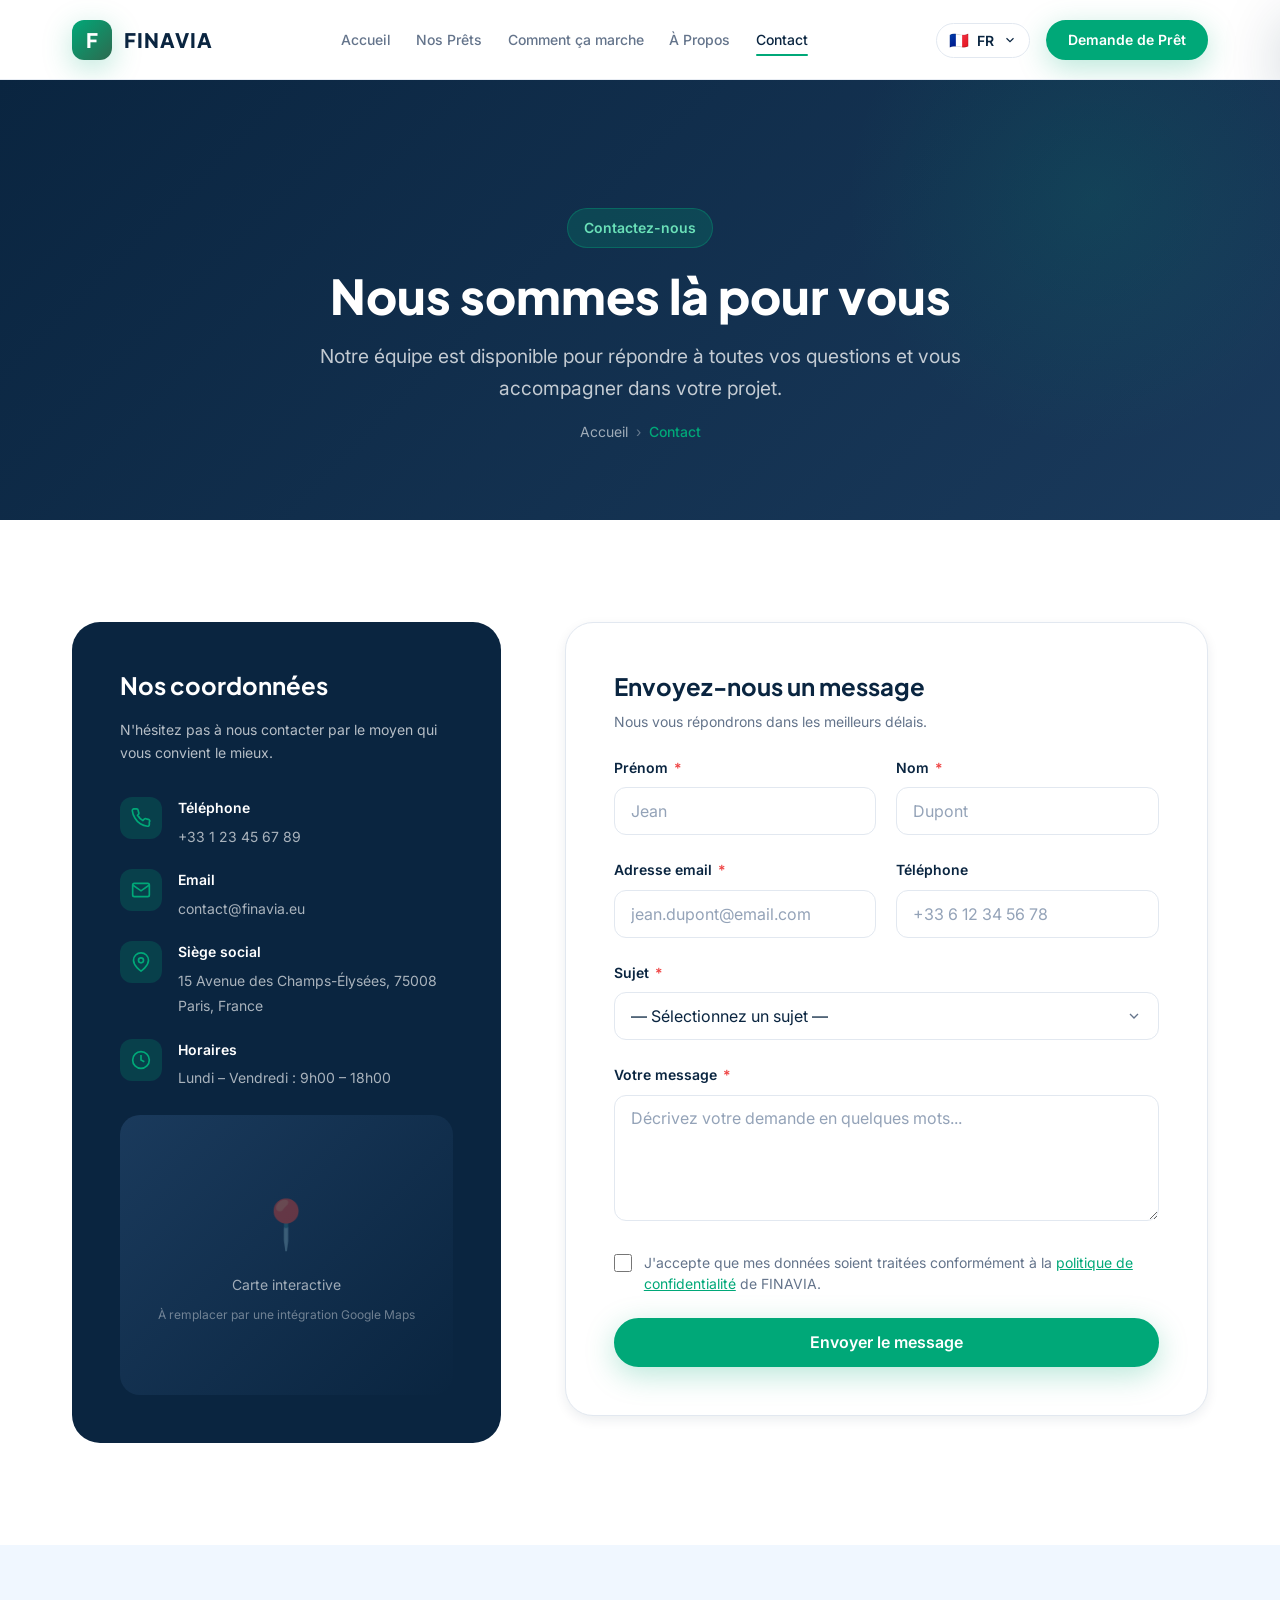
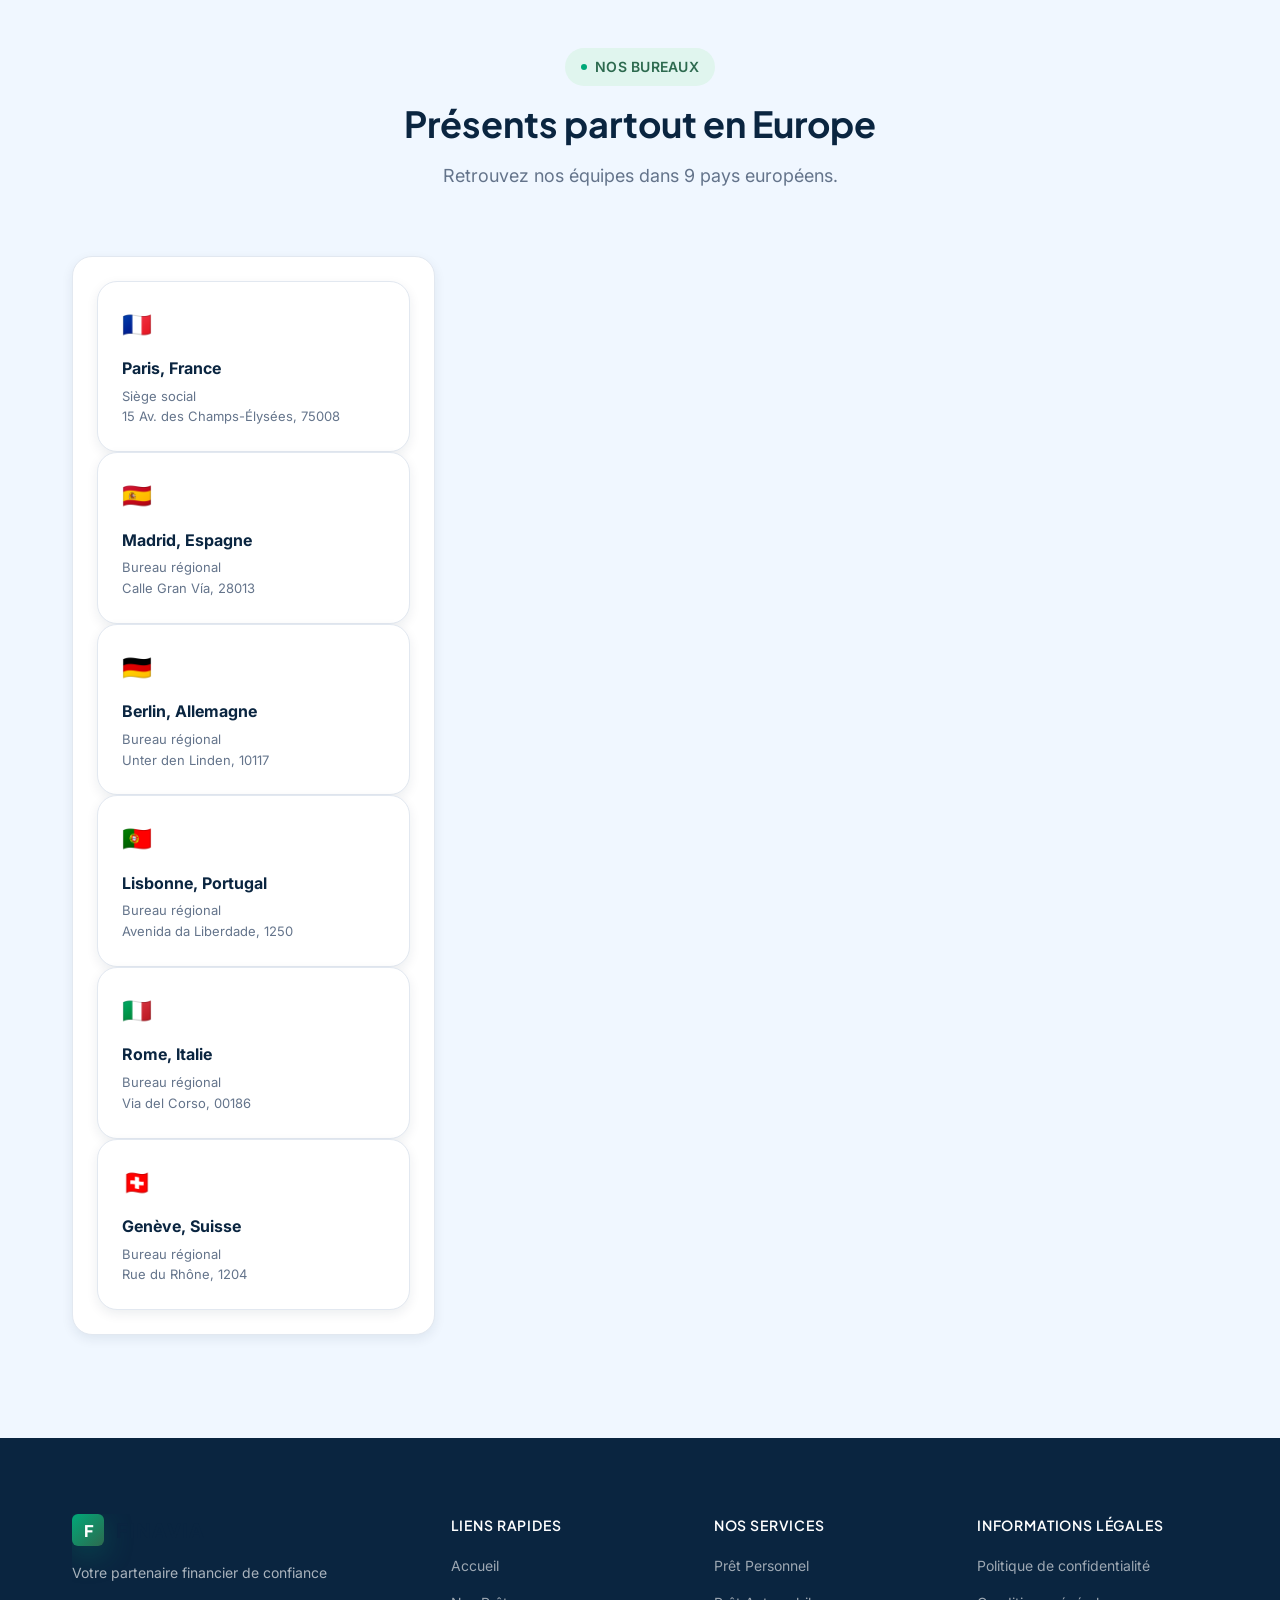
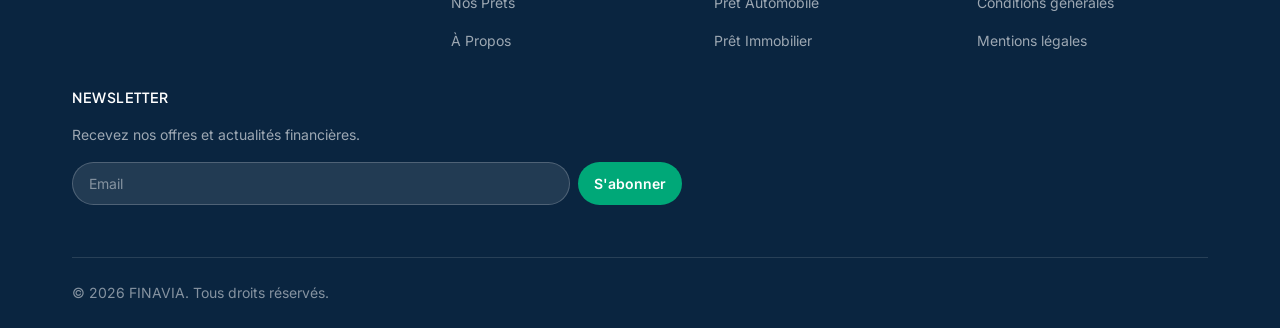
==== commit e3a206f9: "Deuxième commit" ====
--- a/contact.html
+++ b/contact.html
@@ -1,325 +1,788 @@
-<!DOCTYPE html>
+<!doctype html>
 <html lang="fr">
-<head>
-  <meta charset="UTF-8">
-  <meta name="viewport" content="width=device-width, initial-scale=1.0">
-  <title>Contact – Contactez FINAVIA | Partenaire financier européen</title>
-  <meta name="description" content="Contactez FINAVIA par téléphone, email ou formulaire. Notre équipe est disponible du lundi au vendredi de 9h à 18h pour répondre à toutes vos questions.">
-  <link rel="icon" type="image/svg+xml" href="assets/favicon.svg">
-  <link rel="preconnect" href="https://fonts.googleapis.com">
-  <link href="https://fonts.googleapis.com/css2?family=Plus+Jakarta+Sans:wght@400;500;600;700;800&family=Inter:wght@400;500;600;700&display=swap" rel="stylesheet">
-  <link rel="stylesheet" href="css/main.css">
-  <link rel="stylesheet" href="css/animations.css">
-  <link rel="stylesheet" href="css/responsive.css">
-</head>
-<body>
-  <a class="skip-link" href="#main-content">Aller au contenu principal</a>
-  <div class="mobile-overlay" id="mobileOverlay"></div>
-
-  <header class="site-header" id="site-header">
-    <div class="container header-inner">
-      <a href="index.html" class="header-logo"><div class="logo-icon">F</div><span class="logo-text">FINAVIA</span></a>
-      <nav class="header-nav"><ul class="nav-list">
-        <li><a href="index.html" class="nav-link" data-i18n="nav.home">Accueil</a></li>
-        <li><a href="nos-prets.html" class="nav-link" data-i18n="nav.loans">Nos Prêts</a></li>
-        <li><a href="comment-ca-marche.html" class="nav-link" data-i18n="nav.howItWorks">Comment ça marche</a></li>
-        <li><a href="a-propos.html" class="nav-link" data-i18n="nav.about">À Propos</a></li>
-        <li><a href="contact.html" class="nav-link" data-i18n="nav.contact">Contact</a></li>
-      </ul></nav>
-      <div class="header-actions">
-        <div class="lang-switcher" id="langSwitcher">
-          <button class="lang-current" id="langCurrent" aria-haspopup="true" aria-expanded="false">
-            <span class="lang-flag" id="currentFlag">🇫🇷</span><span class="lang-code" id="currentCode">FR</span>
-            <svg class="lang-chevron" viewBox="0 0 24 24" fill="none" stroke="currentColor" stroke-width="2"><polyline points="6 9 12 15 18 9"/></svg>
+  <head>
+    <meta charset="UTF-8" />
+    <meta name="viewport" content="width=device-width, initial-scale=1.0" />
+    <title>Contact – Contactez FINAVIA | Partenaire financier européen</title>
+    <meta
+      name="description"
+      content="Contactez FINAVIA par téléphone, email ou formulaire. Notre équipe est disponible du lundi au vendredi de 9h à 18h pour répondre à toutes vos questions."
+    />
+    <link rel="icon" type="image/svg+xml" href="assets/favicon.svg" />
+    <link rel="preconnect" href="https://fonts.googleapis.com" />
+    <link
+      href="https://fonts.googleapis.com/css2?family=Plus+Jakarta+Sans:wght@400;500;600;700;800&family=Inter:wght@400;500;600;700&display=swap"
+      rel="stylesheet"
+    />
+    <link rel="stylesheet" href="css/main.css" />
+    <link rel="stylesheet" href="css/animations.css" />
+    <link rel="stylesheet" href="css/responsive.css" />
+  </head>
+  <body>
+    <a class="skip-link" href="#main-content">Aller au contenu principal</a>
+    <div class="mobile-overlay" id="mobileOverlay"></div>
+
+    <header class="site-header" id="site-header">
+      <div class="container header-inner">
+        <a href="index.html" class="header-logo"
+          ><div class="logo-icon">F</div>
+          <span class="logo-text">FINAVIA</span></a
+        >
+        <nav class="header-nav">
+          <ul class="nav-list">
+            <li>
+              <a href="index.html" class="nav-link" data-i18n="nav.home"
+                >Accueil</a
+              >
+            </li>
+            <li>
+              <a href="nos-prets.html" class="nav-link" data-i18n="nav.loans"
+                >Nos Prêts</a
+              >
+            </li>
+            <li>
+              <a
+                href="comment-ca-marche.html"
+                class="nav-link"
+                data-i18n="nav.howItWorks"
+                >Comment ça marche</a
+              >
+            </li>
+            <li>
+              <a href="a-propos.html" class="nav-link" data-i18n="nav.about"
+                >À Propos</a
+              >
+            </li>
+            <li>
+              <a href="contact.html" class="nav-link" data-i18n="nav.contact"
+                >Contact</a
+              >
+            </li>
+          </ul>
+        </nav>
+        <div class="header-actions">
+          <div class="lang-switcher" id="langSwitcher">
+            <button
+              class="lang-current"
+              id="langCurrent"
+              aria-haspopup="true"
+              aria-expanded="false"
+            >
+              <span class="lang-flag" id="currentFlag">🇫🇷</span
+              ><span class="lang-code" id="currentCode">FR</span>
+              <svg
+                class="lang-chevron"
+                viewBox="0 0 24 24"
+                fill="none"
+                stroke="currentColor"
+                stroke-width="2"
+              >
+                <polyline points="6 9 12 15 18 9" />
+              </svg>
+            </button>
+            <div class="lang-dropdown" id="langDropdown" role="menu">
+              <button class="lang-option" data-lang="fr">🇫🇷 Français</button>
+              <button class="lang-option" data-lang="es">🇪🇸 Español</button>
+              <button class="lang-option" data-lang="de">🇩🇪 Deutsch</button>
+              <button class="lang-option" data-lang="pt">🇵🇹 Português</button>
+              <button class="lang-option" data-lang="it">🇮🇹 Italiano</button>
+            </div>
+          </div>
+          <a
+            href="demande-de-pret.html"
+            class="btn btn-primary btn-sm"
+            data-i18n="nav.apply"
+            >Demande</a
+          >
+          <button
+            class="hamburger"
+            id="hamburger"
+            aria-label="Menu"
+            aria-expanded="false"
+          >
+            <span class="hamburger-line"></span
+            ><span class="hamburger-line"></span
+            ><span class="hamburger-line"></span>
           </button>
-          <div class="lang-dropdown" id="langDropdown" role="menu">
-            <button class="lang-option" data-lang="fr">🇫🇷 Français</button>
-            <button class="lang-option" data-lang="es">🇪🇸 Español</button>
-            <button class="lang-option" data-lang="de">🇩🇪 Deutsch</button>
-            <button class="lang-option" data-lang="pt">🇵🇹 Português</button>
-            <button class="lang-option" data-lang="it">🇮🇹 Italiano</button>
-          </div>
-        </div>
-        <a href="demande-de-pret.html" class="btn btn-primary btn-sm" data-i18n="nav.apply">Demande</a>
-        <button class="hamburger" id="hamburger" aria-label="Menu" aria-expanded="false">
-          <span class="hamburger-line"></span><span class="hamburger-line"></span><span class="hamburger-line"></span>
-        </button>
-      </div>
-    </div>
-    <div class="mobile-menu" id="mobileMenu" aria-hidden="true">
-      <div class="mobile-menu-inner">
-        <div class="mobile-menu-header">
-          <a href="index.html" class="header-logo"><div class="logo-icon logo-icon--sm">F</div><span class="logo-text">FINAVIA</span></a>
-          <button class="mobile-menu-close" id="mobileClose"><svg viewBox="0 0 24 24" fill="none" stroke="currentColor" stroke-width="2"><line x1="18" y1="6" x2="6" y2="18"/><line x1="6" y1="6" x2="18" y2="18"/></svg></button>
-        </div>
-        <nav><ul class="mobile-nav-list">
-          <li><a href="index.html" class="mobile-nav-link" data-i18n="nav.home">Accueil</a></li>
-          <li><a href="nos-prets.html" class="mobile-nav-link" data-i18n="nav.loans">Nos Prêts</a></li>
-          <li><a href="comment-ca-marche.html" class="mobile-nav-link" data-i18n="nav.howItWorks">Comment ça marche</a></li>
-          <li><a href="a-propos.html" class="mobile-nav-link" data-i18n="nav.about">À Propos</a></li>
-          <li><a href="contact.html" class="mobile-nav-link" data-i18n="nav.contact">Contact</a></li>
-          <li><a href="demande-de-pret.html" class="mobile-nav-link mobile-cta" data-i18n="nav.apply">Demande de Prêt</a></li>
-        </ul></nav>
-        <div class="mobile-lang-section"><p class="mobile-lang-title">Langue</p>
-          <div class="mobile-lang-grid">
-            <button class="mobile-lang-btn active" data-lang="fr">🇫🇷 FR</button>
-            <button class="mobile-lang-btn" data-lang="es">🇪🇸 ES</button>
-            <button class="mobile-lang-btn" data-lang="de">🇩🇪 DE</button>
-            <button class="mobile-lang-btn" data-lang="pt">🇵🇹 PT</button>
-            <button class="mobile-lang-btn" data-lang="it">🇮🇹 IT</button>
-          </div>
         </div>
       </div>
-    </div>
-  </header>
-
-  <main id="main-content">
-    <!-- PAGE HERO -->
-    <section class="page-hero">
-      <div class="container page-hero-content">
-        <span class="page-hero-badge" data-i18n="contact.hero.badge">Contactez-nous</span>
-        <h1 class="page-hero-title" data-i18n="contact.hero.title">Nous sommes là pour vous</h1>
-        <p class="page-hero-subtitle" data-i18n="contact.hero.subtitle">Notre équipe est disponible pour répondre à toutes vos questions et vous accompagner dans votre projet.</p>
-        <nav class="breadcrumb">
-          <a href="index.html" data-i18n="nav.home">Accueil</a>
-          <span class="breadcrumb-sep">›</span>
-          <span class="breadcrumb-current" data-i18n="nav.contact">Contact</span>
-        </nav>
+      <div class="mobile-menu" id="mobileMenu" aria-hidden="true">
+        <div class="mobile-menu-inner">
+          <div class="mobile-menu-header">
+            <a href="index.html" class="header-logo"
+              ><div class="logo-icon logo-icon--sm">F</div>
+              <span class="logo-text">FINAVIA</span></a
+            >
+            <button class="mobile-menu-close" id="mobileClose">
+              <svg
+                viewBox="0 0 24 24"
+                fill="none"
+                stroke="currentColor"
+                stroke-width="2"
+              >
+                <line x1="18" y1="6" x2="6" y2="18" />
+                <line x1="6" y1="6" x2="18" y2="18" />
+              </svg>
+            </button>
+          </div>
+          <nav>
+            <ul class="mobile-nav-list">
+              <li>
+                <a
+                  href="index.html"
+                  class="mobile-nav-link"
+                  data-i18n="nav.home"
+                  >Accueil</a
+                >
+              </li>
+              <li>
+                <a
+                  href="nos-prets.html"
+                  class="mobile-nav-link"
+                  data-i18n="nav.loans"
+                  >Nos Prêts</a
+                >
+              </li>
+              <li>
+                <a
+                  href="comment-ca-marche.html"
+                  class="mobile-nav-link"
+                  data-i18n="nav.howItWorks"
+                  >Comment ça marche</a
+                >
+              </li>
+              <li>
+                <a
+                  href="a-propos.html"
+                  class="mobile-nav-link"
+                  data-i18n="nav.about"
+                  >À Propos</a
+                >
+              </li>
+              <li>
+                <a
+                  href="contact.html"
+                  class="mobile-nav-link"
+                  data-i18n="nav.contact"
+                  >Contact</a
+                >
+              </li>
+              <li>
+                <a
+                  href="demande-de-pret.html"
+                  class="mobile-nav-link mobile-cta"
+                  data-i18n="nav.apply"
+                  >Demande de Prêt</a
+                >
+              </li>
+            </ul>
+          </nav>
+          <div class="mobile-lang-section">
+            <p class="mobile-lang-title">Langue</p>
+            <div class="mobile-lang-grid">
+              <button class="mobile-lang-btn active" data-lang="fr">
+                🇫🇷 FR
+              </button>
+              <button class="mobile-lang-btn" data-lang="es">🇪🇸 ES</button>
+              <button class="mobile-lang-btn" data-lang="de">🇩🇪 DE</button>
+              <button class="mobile-lang-btn" data-lang="pt">🇵🇹 PT</button>
+              <button class="mobile-lang-btn" data-lang="it">🇮🇹 IT</button>
+            </div>
+          </div>
+        </div>
       </div>
-    </section>
-
-    <!-- SECTION CONTACT PRINCIPALE -->
-    <section class="section">
-      <div class="container">
-        <div class="contact-layout">
-
-          <!-- Infos contact -->
-          <div class="contact-info-block reveal-left">
-            <h2 class="contact-info-title" data-i18n="contact.info.title">Nos coordonnées</h2>
-            <p class="contact-info-desc" data-i18n="contact.info.desc">N'hésitez pas à nous contacter par le moyen qui vous convient le mieux.</p>
-
-            <div class="contact-details">
-              <!-- Téléphone -->
-              <div class="contact-detail">
-                <div class="contact-detail-icon">
-                  <svg viewBox="0 0 24 24" fill="none" stroke="currentColor" stroke-width="2">
-                    <path d="M22 16.92v3a2 2 0 0 1-2.18 2 19.79 19.79 0 0 1-8.63-3.07A19.5 19.5 0 0 1 4.69 12 19.79 19.79 0 0 1 1.61 3.43 2 2 0 0 1 3.6 1h3a2 2 0 0 1 2 1.72c.127.96.361 1.903.7 2.81a2 2 0 0 1-.45 2.11L7.91 8.69a16 16 0 0 0 6.32 6.32l1.65-1.65a2 2 0 0 1 2.11-.45c.907.339 1.85.573 2.81.7A2 2 0 0 1 22 16.92z"/>
-                  </svg>
-                </div>
-                <div class="contact-detail-text">
-                  <strong data-i18n="contact.phone.label">Téléphone</strong>
-                  <span><a href="tel:+33123456789" style="color:rgba(255,255,255,0.65);text-decoration:none;" data-i18n="contact.phone.value">+33 1 23 45 67 89</a></span>
+    </header>
+
+    <main id="main-content">
+      <!-- PAGE HERO -->
+      <section class="page-hero">
+        <div class="container page-hero-content">
+          <span class="page-hero-badge" data-i18n="contact.hero.badge"
+            >Contactez-nous</span
+          >
+          <h1 class="page-hero-title" data-i18n="contact.hero.title">
+            Nous sommes là pour vous
+          </h1>
+          <p class="page-hero-subtitle" data-i18n="contact.hero.subtitle">
+            Notre équipe est disponible pour répondre à toutes vos questions et
+            vous accompagner dans votre projet.
+          </p>
+          <nav class="breadcrumb">
+            <a href="index.html" data-i18n="nav.home">Accueil</a>
+            <span class="breadcrumb-sep">›</span>
+            <span class="breadcrumb-current" data-i18n="nav.contact"
+              >Contact</span
+            >
+          </nav>
+        </div>
+      </section>
+
+      <!-- SECTION CONTACT PRINCIPALE -->
+      <section class="section">
+        <div class="container">
+          <div class="contact-layout">
+            <!-- Infos contact -->
+            <div class="contact-info-block reveal-left">
+              <h2 class="contact-info-title" data-i18n="contact.info.title">
+                Nos coordonnées
+              </h2>
+              <p class="contact-info-desc" data-i18n="contact.info.desc">
+                N'hésitez pas à nous contacter par le moyen qui vous convient le
+                mieux.
+              </p>
+
+              <div class="contact-details">
+                <!-- Téléphone -->
+                <div class="contact-detail">
+                  <div class="contact-detail-icon">
+                    <svg
+                      viewBox="0 0 24 24"
+                      fill="none"
+                      stroke="currentColor"
+                      stroke-width="2"
+                    >
+                      <path
+                        d="M22 16.92v3a2 2 0 0 1-2.18 2 19.79 19.79 0 0 1-8.63-3.07A19.5 19.5 0 0 1 4.69 12 19.79 19.79 0 0 1 1.61 3.43 2 2 0 0 1 3.6 1h3a2 2 0 0 1 2 1.72c.127.96.361 1.903.7 2.81a2 2 0 0 1-.45 2.11L7.91 8.69a16 16 0 0 0 6.32 6.32l1.65-1.65a2 2 0 0 1 2.11-.45c.907.339 1.85.573 2.81.7A2 2 0 0 1 22 16.92z"
+                      />
+                    </svg>
+                  </div>
+                  <div class="contact-detail-text">
+                    <strong data-i18n="contact.phone.label">Téléphone</strong>
+                    <span
+                      ><a
+                        href="tel:+33123456789"
+                        style="
+                          color: rgba(255, 255, 255, 0.65);
+                          text-decoration: none;
+                        "
+                        data-i18n="contact.phone.value"
+                        >+33 1 23 45 67 89</a
+                      ></span
+                    >
+                  </div>
+                </div>
+
+                <!-- Email -->
+                <div class="contact-detail">
+                  <div class="contact-detail-icon">
+                    <svg
+                      viewBox="0 0 24 24"
+                      fill="none"
+                      stroke="currentColor"
+                      stroke-width="2"
+                    >
+                      <path
+                        d="M4 4h16c1.1 0 2 .9 2 2v12c0 1.1-.9 2-2 2H4c-1.1 0-2-.9-2-2V6c0-1.1.9-2 2-2z"
+                      />
+                      <polyline points="22,6 12,13 2,6" />
+                    </svg>
+                  </div>
+                  <div class="contact-detail-text">
+                    <strong data-i18n="contact.email.label">Email</strong>
+                    <span
+                      ><a
+                        href="mailto:contact@finavia.eu"
+                        style="
+                          color: rgba(255, 255, 255, 0.65);
+                          text-decoration: none;
+                        "
+                        data-i18n="contact.email.value"
+                        >contact@finavia.eu</a
+                      ></span
+                    >
+                  </div>
+                </div>
+
+                <!-- Adresse -->
+                <div class="contact-detail">
+                  <div class="contact-detail-icon">
+                    <svg
+                      viewBox="0 0 24 24"
+                      fill="none"
+                      stroke="currentColor"
+                      stroke-width="2"
+                    >
+                      <path
+                        d="M21 10c0 7-9 13-9 13s-9-6-9-13a9 9 0 0 1 18 0z"
+                      />
+                      <circle cx="12" cy="10" r="3" />
+                    </svg>
+                  </div>
+                  <div class="contact-detail-text">
+                    <strong data-i18n="contact.address.label"
+                      >Siège social</strong
+                    >
+                    <span data-i18n="contact.address.value"
+                      >15 Avenue des Champs-Élysées, 75008 Paris, France</span
+                    >
+                  </div>
+                </div>
+
+                <!-- Horaires -->
+                <div class="contact-detail">
+                  <div class="contact-detail-icon">
+                    <svg
+                      viewBox="0 0 24 24"
+                      fill="none"
+                      stroke="currentColor"
+                      stroke-width="2"
+                    >
+                      <circle cx="12" cy="12" r="10" />
+                      <polyline points="12 6 12 12 16 14" />
+                    </svg>
+                  </div>
+                  <div class="contact-detail-text">
+                    <strong data-i18n="contact.hours.label">Horaires</strong>
+                    <span data-i18n="contact.hours.value"
+                      >Lundi – Vendredi : 9h00 – 18h00</span
+                    >
+                  </div>
                 </div>
               </div>
 
-              <!-- Email -->
-              <div class="contact-detail">
-                <div class="contact-detail-icon">
-                  <svg viewBox="0 0 24 24" fill="none" stroke="currentColor" stroke-width="2">
-                    <path d="M4 4h16c1.1 0 2 .9 2 2v12c0 1.1-.9 2-2 2H4c-1.1 0-2-.9-2-2V6c0-1.1.9-2 2-2z"/>
-                    <polyline points="22,6 12,13 2,6"/>
-                  </svg>
-                </div>
-                <div class="contact-detail-text">
-                  <strong data-i18n="contact.email.label">Email</strong>
-                  <span><a href="mailto:contact@finavia.eu" style="color:rgba(255,255,255,0.65);text-decoration:none;" data-i18n="contact.email.value">contact@finavia.eu</a></span>
-                </div>
+              <!-- Carte placeholder -->
+              <div class="map-placeholder">
+                <div class="map-placeholder-icon">📍</div>
+                <p class="map-placeholder-text" data-i18n="contact.map">
+                  Carte interactive
+                </p>
+                <p class="map-placeholder-sub" data-i18n="contact.map.sub">
+                  À remplacer par une intégration Google Maps
+                </p>
               </div>
-
-              <!-- Adresse -->
-              <div class="contact-detail">
-                <div class="contact-detail-icon">
-                  <svg viewBox="0 0 24 24" fill="none" stroke="currentColor" stroke-width="2">
-                    <path d="M21 10c0 7-9 13-9 13s-9-6-9-13a9 9 0 0 1 18 0z"/>
-                    <circle cx="12" cy="10" r="3"/>
-                  </svg>
-                </div>
-                <div class="contact-detail-text">
-                  <strong data-i18n="contact.address.label">Siège social</strong>
-                  <span data-i18n="contact.address.value">15 Avenue des Champs-Élysées, 75008 Paris, France</span>
-                </div>
+            </div>
+
+            <!-- Formulaire -->
+            <div class="contact-form-card reveal-right">
+              <h2 class="contact-form-title" data-i18n="contact.form.title">
+                Envoyez-nous un message
+              </h2>
+              <p
+                class="contact-form-subtitle"
+                data-i18n="contact.form.subtitle"
+              >
+                Nous vous répondrons dans les meilleurs délais.
+              </p>
+
+              <!-- Message de succès (caché par défaut) -->
+              <div
+                id="contactSuccess"
+                class="alert alert-success"
+                style="display: none; margin-bottom: 1.5rem"
+              >
+                <span>✓</span>
+                <span data-i18n="contact.form.success"
+                  >Message envoyé ! Nous vous répondrons sous 24 heures.</span
+                >
               </div>
 
-              <!-- Horaires -->
-              <div class="contact-detail">
-                <div class="contact-detail-icon">
-                  <svg viewBox="0 0 24 24" fill="none" stroke="currentColor" stroke-width="2">
-                    <circle cx="12" cy="12" r="10"/>
-                    <polyline points="12 6 12 12 16 14"/>
-                  </svg>
-                </div>
-                <div class="contact-detail-text">
-                  <strong data-i18n="contact.hours.label">Horaires</strong>
-                  <span data-i18n="contact.hours.value">Lundi – Vendredi : 9h00 – 18h00</span>
-                </div>
-              </div>
-            </div>
-
-            <!-- Carte placeholder -->
-            <div class="map-placeholder">
-              <div class="map-placeholder-icon">📍</div>
-              <p class="map-placeholder-text" data-i18n="contact.map">Carte interactive</p>
-              <p class="map-placeholder-sub" data-i18n="contact.map.sub">À remplacer par une intégration Google Maps</p>
-            </div>
-          </div>
-
-          <!-- Formulaire -->
-          <div class="contact-form-card reveal-right">
-            <h2 class="contact-form-title" data-i18n="contact.form.title">Envoyez-nous un message</h2>
-            <p class="contact-form-subtitle" data-i18n="contact.form.subtitle">Nous vous répondrons dans les meilleurs délais.</p>
-
-            <!-- Message de succès (caché par défaut) -->
-            <div id="contactSuccess" class="alert alert-success" style="display:none;margin-bottom:1.5rem;">
-              <span>✓</span>
-              <span data-i18n="contact.form.success">Message envoyé ! Nous vous répondrons sous 24 heures.</span>
-            </div>
-
-            <form id="contactForm" novalidate>
-              <div class="form-grid">
+              <form id="contactForm" novalidate>
+                <div class="form-grid">
+                  <div class="form-group">
+                    <label class="form-label" for="contactFirstname">
+                      <span data-i18n="contact.form.firstname">Prénom</span>
+                      <span class="required" aria-hidden="true">*</span>
+                    </label>
+                    <input
+                      type="text"
+                      class="form-input"
+                      id="contactFirstname"
+                      name="firstname"
+                      data-i18n-placeholder="form.ph.firstname"
+                      placeholder="Jean"
+                      required
+                      autocomplete="given-name"
+                    />
+                    <span
+                      class="form-error"
+                      id="contactFirstnameError"
+                      role="alert"
+                    ></span>
+                  </div>
+                  <div class="form-group">
+                    <label class="form-label" for="contactLastname">
+                      <span data-i18n="contact.form.lastname">Nom</span>
+                      <span class="required" aria-hidden="true">*</span>
+                    </label>
+                    <input
+                      type="text"
+                      class="form-input"
+                      id="contactLastname"
+                      name="lastname"
+                      data-i18n-placeholder="form.ph.lastname"
+                      placeholder="Dupont"
+                      required
+                      autocomplete="family-name"
+                    />
+                    <span
+                      class="form-error"
+                      id="contactLastnameError"
+                      role="alert"
+                    ></span>
+                  </div>
+                </div>
+
+                <div class="form-grid">
+                  <div class="form-group">
+                    <label class="form-label" for="contactEmail">
+                      <span data-i18n="contact.form.email">Adresse email</span>
+                      <span class="required" aria-hidden="true">*</span>
+                    </label>
+                    <input
+                      type="email"
+                      class="form-input"
+                      id="contactEmail"
+                      name="email"
+                      data-i18n-placeholder="form.ph.email"
+                      placeholder="jean.dupont@email.com"
+                      required
+                      autocomplete="email"
+                    />
+                    <span
+                      class="form-error"
+                      id="contactEmailError"
+                      role="alert"
+                    ></span>
+                  </div>
+                  <div class="form-group">
+                    <label class="form-label" for="contactPhone">
+                      <span data-i18n="contact.form.phone">Téléphone</span>
+                    </label>
+                    <input
+                      type="tel"
+                      class="form-input"
+                      id="contactPhone"
+                      name="phone"
+                      data-i18n-placeholder="form.ph.phone"
+                      placeholder="+33 6 12 34 56 78"
+                      autocomplete="tel"
+                    />
+                    <span
+                      class="form-error"
+                      id="contactPhoneError"
+                      role="alert"
+                    ></span>
+                  </div>
+                </div>
+
                 <div class="form-group">
-                  <label class="form-label" for="contactFirstname">
-                    <span data-i18n="contact.form.firstname">Prénom</span>
+                  <label class="form-label" for="contactSubject">
+                    <span data-i18n="contact.form.subject">Sujet</span>
                     <span class="required" aria-hidden="true">*</span>
                   </label>
-                  <input type="text" class="form-input" id="contactFirstname" name="firstname"
-                         data-i18n-placeholder="form.ph.firstname" placeholder="Jean" required autocomplete="given-name">
-                  <span class="form-error" id="contactFirstnameError" role="alert"></span>
-                </div>
+                  <select
+                    class="form-select"
+                    id="contactSubject"
+                    name="subject"
+                    required
+                  >
+                    <option value="" disabled selected>
+                      — Sélectionnez un sujet —
+                    </option>
+                    <option
+                      value="general"
+                      data-i18n-option="contact.subject.general"
+                    >
+                      Question générale
+                    </option>
+                    <option
+                      value="loan"
+                      data-i18n-option="contact.subject.loan"
+                    >
+                      Demande de prêt
+                    </option>
+                    <option
+                      value="status"
+                      data-i18n-option="contact.subject.status"
+                    >
+                      Suivi de dossier
+                    </option>
+                    <option
+                      value="complaint"
+                      data-i18n-option="contact.subject.complaint"
+                    >
+                      Réclamation
+                    </option>
+                    <option
+                      value="other"
+                      data-i18n-option="contact.subject.other"
+                    >
+                      Autre
+                    </option>
+                  </select>
+                  <span
+                    class="form-error"
+                    id="contactSubjectError"
+                    role="alert"
+                  ></span>
+                </div>
+
                 <div class="form-group">
-                  <label class="form-label" for="contactLastname">
-                    <span data-i18n="contact.form.lastname">Nom</span>
+                  <label class="form-label" for="contactMessage">
+                    <span data-i18n="contact.form.message">Votre message</span>
                     <span class="required" aria-hidden="true">*</span>
                   </label>
-                  <input type="text" class="form-input" id="contactLastname" name="lastname"
-                         data-i18n-placeholder="form.ph.lastname" placeholder="Dupont" required autocomplete="family-name">
-                  <span class="form-error" id="contactLastnameError" role="alert"></span>
-                </div>
-              </div>
-
-              <div class="form-grid">
+                  <textarea
+                    class="form-textarea"
+                    id="contactMessage"
+                    name="message"
+                    rows="5"
+                    placeholder="Décrivez votre demande en quelques mots..."
+                    required
+                  ></textarea>
+                  <span
+                    class="form-error"
+                    id="contactMessageError"
+                    role="alert"
+                  ></span>
+                </div>
+
                 <div class="form-group">
-                  <label class="form-label" for="contactEmail">
-                    <span data-i18n="contact.form.email">Adresse email</span>
-                    <span class="required" aria-hidden="true">*</span>
+                  <label class="form-check">
+                    <input
+                      type="checkbox"
+                      id="contactConsent"
+                      name="consent"
+                      required
+                    />
+                    <span class="form-check-label">
+                      J'accepte que mes données soient traitées conformément à
+                      la
+                      <a href="#" tabindex="-1">politique de confidentialité</a>
+                      de FINAVIA.
+                    </span>
                   </label>
-                  <input type="email" class="form-input" id="contactEmail" name="email"
-                         data-i18n-placeholder="form.ph.email" placeholder="jean.dupont@email.com" required autocomplete="email">
-                  <span class="form-error" id="contactEmailError" role="alert"></span>
-                </div>
-                <div class="form-group">
-                  <label class="form-label" for="contactPhone">
-                    <span data-i18n="contact.form.phone">Téléphone</span>
-                  </label>
-                  <input type="tel" class="form-input" id="contactPhone" name="phone"
-                         data-i18n-placeholder="form.ph.phone" placeholder="+33 6 12 34 56 78" autocomplete="tel">
-                  <span class="form-error" id="contactPhoneError" role="alert"></span>
-                </div>
-              </div>
-
-              <div class="form-group">
-                <label class="form-label" for="contactSubject">
-                  <span data-i18n="contact.form.subject">Sujet</span>
-                  <span class="required" aria-hidden="true">*</span>
-                </label>
-                <select class="form-select" id="contactSubject" name="subject" required>
-                  <option value="" disabled selected>— Sélectionnez un sujet —</option>
-                  <option value="general" data-i18n-option="contact.subject.general">Question générale</option>
-                  <option value="loan"    data-i18n-option="contact.subject.loan">Demande de prêt</option>
-                  <option value="status"  data-i18n-option="contact.subject.status">Suivi de dossier</option>
-                  <option value="complaint" data-i18n-option="contact.subject.complaint">Réclamation</option>
-                  <option value="other"   data-i18n-option="contact.subject.other">Autre</option>
-                </select>
-                <span class="form-error" id="contactSubjectError" role="alert"></span>
-              </div>
-
-              <div class="form-group">
-                <label class="form-label" for="contactMessage">
-                  <span data-i18n="contact.form.message">Votre message</span>
-                  <span class="required" aria-hidden="true">*</span>
-                </label>
-                <textarea class="form-textarea" id="contactMessage" name="message" rows="5"
-                          placeholder="Décrivez votre demande en quelques mots..." required></textarea>
-                <span class="form-error" id="contactMessageError" role="alert"></span>
-              </div>
-
-              <div class="form-group">
-                <label class="form-check">
-                  <input type="checkbox" id="contactConsent" name="consent" required>
-                  <span class="form-check-label">
-                    J'accepte que mes données soient traitées conformément à la
-                    <a href="#" tabindex="-1">politique de confidentialité</a> de FINAVIA.
-                  </span>
-                </label>
-                <span class="form-error" id="contactConsentError" role="alert"></span>
-              </div>
-
-              <button type="submit" class="btn btn-primary" style="width:100%;" data-i18n="contact.form.submit">
-                Envoyer le message
+                  <span
+                    class="form-error"
+                    id="contactConsentError"
+                    role="alert"
+                  ></span>
+                </div>
+
+                <button
+                  type="submit"
+                  class="btn btn-primary"
+                  style="width: 100%"
+                  data-i18n="contact.form.submit"
+                >
+                  Envoyer le message
+                </button>
+              </form>
+            </div>
+          </div>
+        </div>
+      </section>
+
+      <!-- BUREAUX EUROPE -->
+<section class="section section--alt">
+  <div class="container">
+    <div class="section-header">
+      <span class="section-badge">Nos bureaux</span>
+      <h2 class="section-title">Présents partout en Europe</h2>
+      <p class="section-subtitle">Retrouvez nos équipes dans 9 pays européens.</p>
+    </div>
+    <!-- Remplacement par la classe propre -->
+    <div class="offices-grid">
+      <div class="card" style="padding:1.5rem;">
+            <div class="card" style="padding: 1.5rem">
+              <div style="font-size: 1.5rem; margin-bottom: 0.75rem">🇫🇷</div>
+              <h3
+                style="
+                  font-size: 1rem;
+                  font-weight: 700;
+                  color: var(--clr-primary);
+                  margin-bottom: 0.25rem;
+                "
+              >
+                Paris, France
+              </h3>
+              <p style="font-size: 0.8125rem; color: var(--clr-text-muted)">
+                Siège social<br />15 Av. des Champs-Élysées, 75008
+              </p>
+            </div>
+            <div class="card" style="padding: 1.5rem">
+              <div style="font-size: 1.5rem; margin-bottom: 0.75rem">🇪🇸</div>
+              <h3
+                style="
+                  font-size: 1rem;
+                  font-weight: 700;
+                  color: var(--clr-primary);
+                  margin-bottom: 0.25rem;
+                "
+              >
+                Madrid, Espagne
+              </h3>
+              <p style="font-size: 0.8125rem; color: var(--clr-text-muted)">
+                Bureau régional<br />Calle Gran Vía, 28013
+              </p>
+            </div>
+            <div class="card" style="padding: 1.5rem">
+              <div style="font-size: 1.5rem; margin-bottom: 0.75rem">🇩🇪</div>
+              <h3
+                style="
+                  font-size: 1rem;
+                  font-weight: 700;
+                  color: var(--clr-primary);
+                  margin-bottom: 0.25rem;
+                "
+              >
+                Berlin, Allemagne
+              </h3>
+              <p style="font-size: 0.8125rem; color: var(--clr-text-muted)">
+                Bureau régional<br />Unter den Linden, 10117
+              </p>
+            </div>
+            <div class="card" style="padding: 1.5rem">
+              <div style="font-size: 1.5rem; margin-bottom: 0.75rem">🇵🇹</div>
+              <h3
+                style="
+                  font-size: 1rem;
+                  font-weight: 700;
+                  color: var(--clr-primary);
+                  margin-bottom: 0.25rem;
+                "
+              >
+                Lisbonne, Portugal
+              </h3>
+              <p style="font-size: 0.8125rem; color: var(--clr-text-muted)">
+                Bureau régional<br />Avenida da Liberdade, 1250
+              </p>
+            </div>
+            <div class="card" style="padding: 1.5rem">
+              <div style="font-size: 1.5rem; margin-bottom: 0.75rem">🇮🇹</div>
+              <h3
+                style="
+                  font-size: 1rem;
+                  font-weight: 700;
+                  color: var(--clr-primary);
+                  margin-bottom: 0.25rem;
+                "
+              >
+                Rome, Italie
+              </h3>
+              <p style="font-size: 0.8125rem; color: var(--clr-text-muted)">
+                Bureau régional<br />Via del Corso, 00186
+              </p>
+            </div>
+            <div class="card" style="padding: 1.5rem">
+              <div style="font-size: 1.5rem; margin-bottom: 0.75rem">🇨🇭</div>
+              <h3
+                style="
+                  font-size: 1rem;
+                  font-weight: 700;
+                  color: var(--clr-primary);
+                  margin-bottom: 0.25rem;
+                "
+              >
+                Genève, Suisse
+              </h3>
+              <p style="font-size: 0.8125rem; color: var(--clr-text-muted)">
+                Bureau régional<br />Rue du Rhône, 1204
+              </p>
+            </div>
+          </div>
+        </div>
+      </section>
+    </main>
+
+    <footer class="site-footer">
+      <div class="container">
+        <div class="footer-grid">
+          <div class="footer-brand">
+            <a href="index.html" class="footer-logo"
+              ><div class="logo-icon logo-icon--sm">F</div>
+              <span class="logo-text">FINAVIA</span></a
+            >
+            <p class="footer-tagline" data-i18n="footer.tagline">
+              Votre partenaire financier de confiance
+            </p>
+          </div>
+          <div class="footer-col">
+            <h3 class="footer-heading" data-i18n="footer.links">
+              Liens rapides
+            </h3>
+            <ul class="footer-links">
+              <li><a href="index.html" data-i18n="nav.home">Accueil</a></li>
+              <li>
+                <a href="nos-prets.html" data-i18n="nav.loans">Nos Prêts</a>
+              </li>
+              <li>
+                <a href="a-propos.html" data-i18n="nav.about">À Propos</a>
+              </li>
+            </ul>
+          </div>
+          <div class="footer-col">
+            <h3 class="footer-heading" data-i18n="footer.services">Services</h3>
+            <ul class="footer-links">
+              <li>
+                <a
+                  href="nos-prets.html#personnel"
+                  data-i18n="service.personal.title"
+                  >Prêt Personnel</a
+                >
+              </li>
+              <li>
+                <a href="nos-prets.html#auto" data-i18n="service.auto.title"
+                  >Prêt Auto</a
+                >
+              </li>
+              <li>
+                <a href="nos-prets.html#immo" data-i18n="service.immo.title"
+                  >Prêt Immobilier</a
+                >
+              </li>
+            </ul>
+          </div>
+          <div class="footer-col">
+            <h3 class="footer-heading" data-i18n="footer.legal">Légal</h3>
+            <ul class="footer-links">
+              <li>
+                <a href="#" data-i18n="footer.privacy">Confidentialité</a>
+              </li>
+              <li><a href="#" data-i18n="footer.terms">CGU</a></li>
+              <li>
+                <a href="#" data-i18n="footer.legal_notice">Mentions légales</a>
+              </li>
+            </ul>
+          </div>
+          <div class="footer-col">
+            <h3 class="footer-heading" data-i18n="footer.newsletter">
+              Newsletter
+            </h3>
+            <p
+              class="footer-newsletter-desc"
+              data-i18n="footer.newsletter.desc"
+            >
+              Recevez nos offres.
+            </p>
+            <div class="newsletter-form">
+              <input
+                type="email"
+                class="newsletter-input"
+                id="newsletterEmail"
+                placeholder="Email"
+              /><button
+                class="newsletter-btn"
+                id="newsletterBtn"
+                data-i18n="footer.newsletter.btn"
+              >
+                S'abonner
               </button>
-            </form>
-          </div>
+            </div>
+          </div>
+        </div>
+        <div class="footer-bottom">
+          <p class="footer-copy">
+            © <span id="currentYear">2024</span> FINAVIA.
+            <span data-i18n="footer.rights">Tous droits réservés</span>.
+          </p>
         </div>
       </div>
-    </section>
-
-    <!-- BUREAUX EUROPE -->
-    <section class="section section--alt">
-      <div class="container">
-        <div class="section-header">
-          <span class="section-badge">Nos bureaux</span>
-          <h2 class="section-title">Présents partout en Europe</h2>
-          <p class="section-subtitle">Retrouvez nos équipes dans 9 pays européens.</p>
-        </div>
-        <div style="display:grid;grid-template-columns:repeat(3,1fr);gap:1rem;">
-          <div class="card" style="padding:1.5rem;">
-            <div style="font-size:1.5rem;margin-bottom:0.75rem;">🇫🇷</div>
-            <h3 style="font-size:1rem;font-weight:700;color:var(--clr-primary);margin-bottom:0.25rem;">Paris, France</h3>
-            <p style="font-size:0.8125rem;color:var(--clr-text-muted);">Siège social<br>15 Av. des Champs-Élysées, 75008</p>
-          </div>
-          <div class="card" style="padding:1.5rem;">
-            <div style="font-size:1.5rem;margin-bottom:0.75rem;">🇪🇸</div>
-            <h3 style="font-size:1rem;font-weight:700;color:var(--clr-primary);margin-bottom:0.25rem;">Madrid, Espagne</h3>
-            <p style="font-size:0.8125rem;color:var(--clr-text-muted);">Bureau régional<br>Calle Gran Vía, 28013</p>
-          </div>
-          <div class="card" style="padding:1.5rem;">
-            <div style="font-size:1.5rem;margin-bottom:0.75rem;">🇩🇪</div>
-            <h3 style="font-size:1rem;font-weight:700;color:var(--clr-primary);margin-bottom:0.25rem;">Berlin, Allemagne</h3>
-            <p style="font-size:0.8125rem;color:var(--clr-text-muted);">Bureau régional<br>Unter den Linden, 10117</p>
-          </div>
-          <div class="card" style="padding:1.5rem;">
-            <div style="font-size:1.5rem;margin-bottom:0.75rem;">🇵🇹</div>
-            <h3 style="font-size:1rem;font-weight:700;color:var(--clr-primary);margin-bottom:0.25rem;">Lisbonne, Portugal</h3>
-            <p style="font-size:0.8125rem;color:var(--clr-text-muted);">Bureau régional<br>Avenida da Liberdade, 1250</p>
-          </div>
-          <div class="card" style="padding:1.5rem;">
-            <div style="font-size:1.5rem;margin-bottom:0.75rem;">🇮🇹</div>
-            <h3 style="font-size:1rem;font-weight:700;color:var(--clr-primary);margin-bottom:0.25rem;">Rome, Italie</h3>
-            <p style="font-size:0.8125rem;color:var(--clr-text-muted);">Bureau régional<br>Via del Corso, 00186</p>
-          </div>
-          <div class="card" style="padding:1.5rem;">
-            <div style="font-size:1.5rem;margin-bottom:0.75rem;">🇨🇭</div>
-            <h3 style="font-size:1rem;font-weight:700;color:var(--clr-primary);margin-bottom:0.25rem;">Genève, Suisse</h3>
-            <p style="font-size:0.8125rem;color:var(--clr-text-muted);">Bureau régional<br>Rue du Rhône, 1204</p>
-          </div>
-        </div>
-      </div>
-    </section>
-  </main>
-
-  <footer class="site-footer"><div class="container">
-    <div class="footer-grid">
-      <div class="footer-brand"><a href="index.html" class="footer-logo"><div class="logo-icon logo-icon--sm">F</div><span class="logo-text">FINAVIA</span></a><p class="footer-tagline" data-i18n="footer.tagline">Votre partenaire financier de confiance</p></div>
-      <div class="footer-col"><h3 class="footer-heading" data-i18n="footer.links">Liens rapides</h3><ul class="footer-links"><li><a href="index.html" data-i18n="nav.home">Accueil</a></li><li><a href="nos-prets.html" data-i18n="nav.loans">Nos Prêts</a></li><li><a href="a-propos.html" data-i18n="nav.about">À Propos</a></li></ul></div>
-      <div class="footer-col"><h3 class="footer-heading" data-i18n="footer.services">Services</h3><ul class="footer-links"><li><a href="nos-prets.html#personnel" data-i18n="service.personal.title">Prêt Personnel</a></li><li><a href="nos-prets.html#auto" data-i18n="service.auto.title">Prêt Auto</a></li><li><a href="nos-prets.html#immo" data-i18n="service.immo.title">Prêt Immobilier</a></li></ul></div>
-      <div class="footer-col"><h3 class="footer-heading" data-i18n="footer.legal">Légal</h3><ul class="footer-links"><li><a href="#" data-i18n="footer.privacy">Confidentialité</a></li><li><a href="#" data-i18n="footer.terms">CGU</a></li><li><a href="#" data-i18n="footer.legal_notice">Mentions légales</a></li></ul></div>
-      <div class="footer-col"><h3 class="footer-heading" data-i18n="footer.newsletter">Newsletter</h3><p class="footer-newsletter-desc" data-i18n="footer.newsletter.desc">Recevez nos offres.</p><div class="newsletter-form"><input type="email" class="newsletter-input" id="newsletterEmail" placeholder="Email"><button class="newsletter-btn" id="newsletterBtn" data-i18n="footer.newsletter.btn">S'abonner</button></div></div>
-    </div>
-    <div class="footer-bottom"><p class="footer-copy">© <span id="currentYear">2024</span> FINAVIA. <span data-i18n="footer.rights">Tous droits réservés</span>.</p></div>
-  </div></footer>
-
-  <script src="js/i18n.js"></script>
-  <script src="js/main.js"></script>
-  <script src="js/animations.js"></script>
-  <script src="js/form.js"></script>
-</body>
+    </footer>
+
+    <script src="js/i18n.js"></script>
+    <script src="js/main.js"></script>
+    <script src="js/animations.js"></script>
+    <script src="js/form.js"></script>
+  </body>
 </html>
--- a/css/main.css
+++ b/css/main.css
@@ -1780,8 +1780,6 @@
   height: 16px;
 }
 
-.footer-col {}
-
 .footer-heading {
   font-family: var(--font-display);
   font-size: var(--text-sm);
@@ -2399,8 +2397,6 @@
   direction: ltr;
 }
 
-.loan-content {}
-
 .loan-badge {
   display: inline-flex;
   align-items: center;
@@ -3158,3 +3154,33 @@
 .country-flag {
   font-size: var(--text-base);
 }
+
+/* =============================================
+   12. GRILLE DES BUREAUX EUROPE (CONTACT)
+   ============================================= */
+
+/* Style par défaut : Ordinateur (3 colonnes) */
+.offices-grid {
+  display: grid;
+  grid-template-columns: repeat(3, 1fr);
+  gap: 1.5rem;
+  margin-top: 2rem;
+}
+
+/* Tablette portrait (max 768px) : passage à 2 colonnes */
+@media (max-width: 768px) {
+  .offices-grid {
+    grid-template-columns: repeat(2, 1fr);
+    gap: 1.25rem;
+  }
+}
+
+/* Mobile (max 640px) : passage à une seule colonne */
+@media (max-width: 640px) {
+  .offices-grid {
+    grid-template-columns: 1fr;
+    gap: 1rem;
+    max-width: 400px; /* Aligne la largeur max sur les autres grilles de ton app */
+    margin: 2rem auto 0; /* Centre la colonne si l'écran est un peu plus large */
+  }
+}
--- a/css/responsive.css
+++ b/css/responsive.css
@@ -772,3 +772,33 @@
   min-width: 0;
   overflow: hidden;
 }
+
+/* =============================================
+   12. GRILLE DES BUREAUX EUROPE (CONTACT)
+   ============================================= */
+
+/* Style par défaut : Ordinateur (3 colonnes) */
+.offices-grid {
+  display: grid;
+  grid-template-columns: repeat(3, 1fr);
+  gap: 1.5rem;
+  margin-top: 2rem;
+}
+
+/* Tablette portrait (max 768px) : passage à 2 colonnes */
+@media (max-width: 768px) {
+  .offices-grid {
+    grid-template-columns: repeat(2, 1fr);
+    gap: 1.25rem;
+  }
+}
+
+/* Mobile (max 640px) : passage à une seule colonne */
+@media (max-width: 640px) {
+  .offices-grid {
+    grid-template-columns: 1fr;
+    gap: 1rem;
+    max-width: 400px; /* Aligne la largeur max sur les autres grilles de ton app */
+    margin: 2rem auto 0; /* Centre la colonne si l'écran est un peu plus large */
+  }
+}
